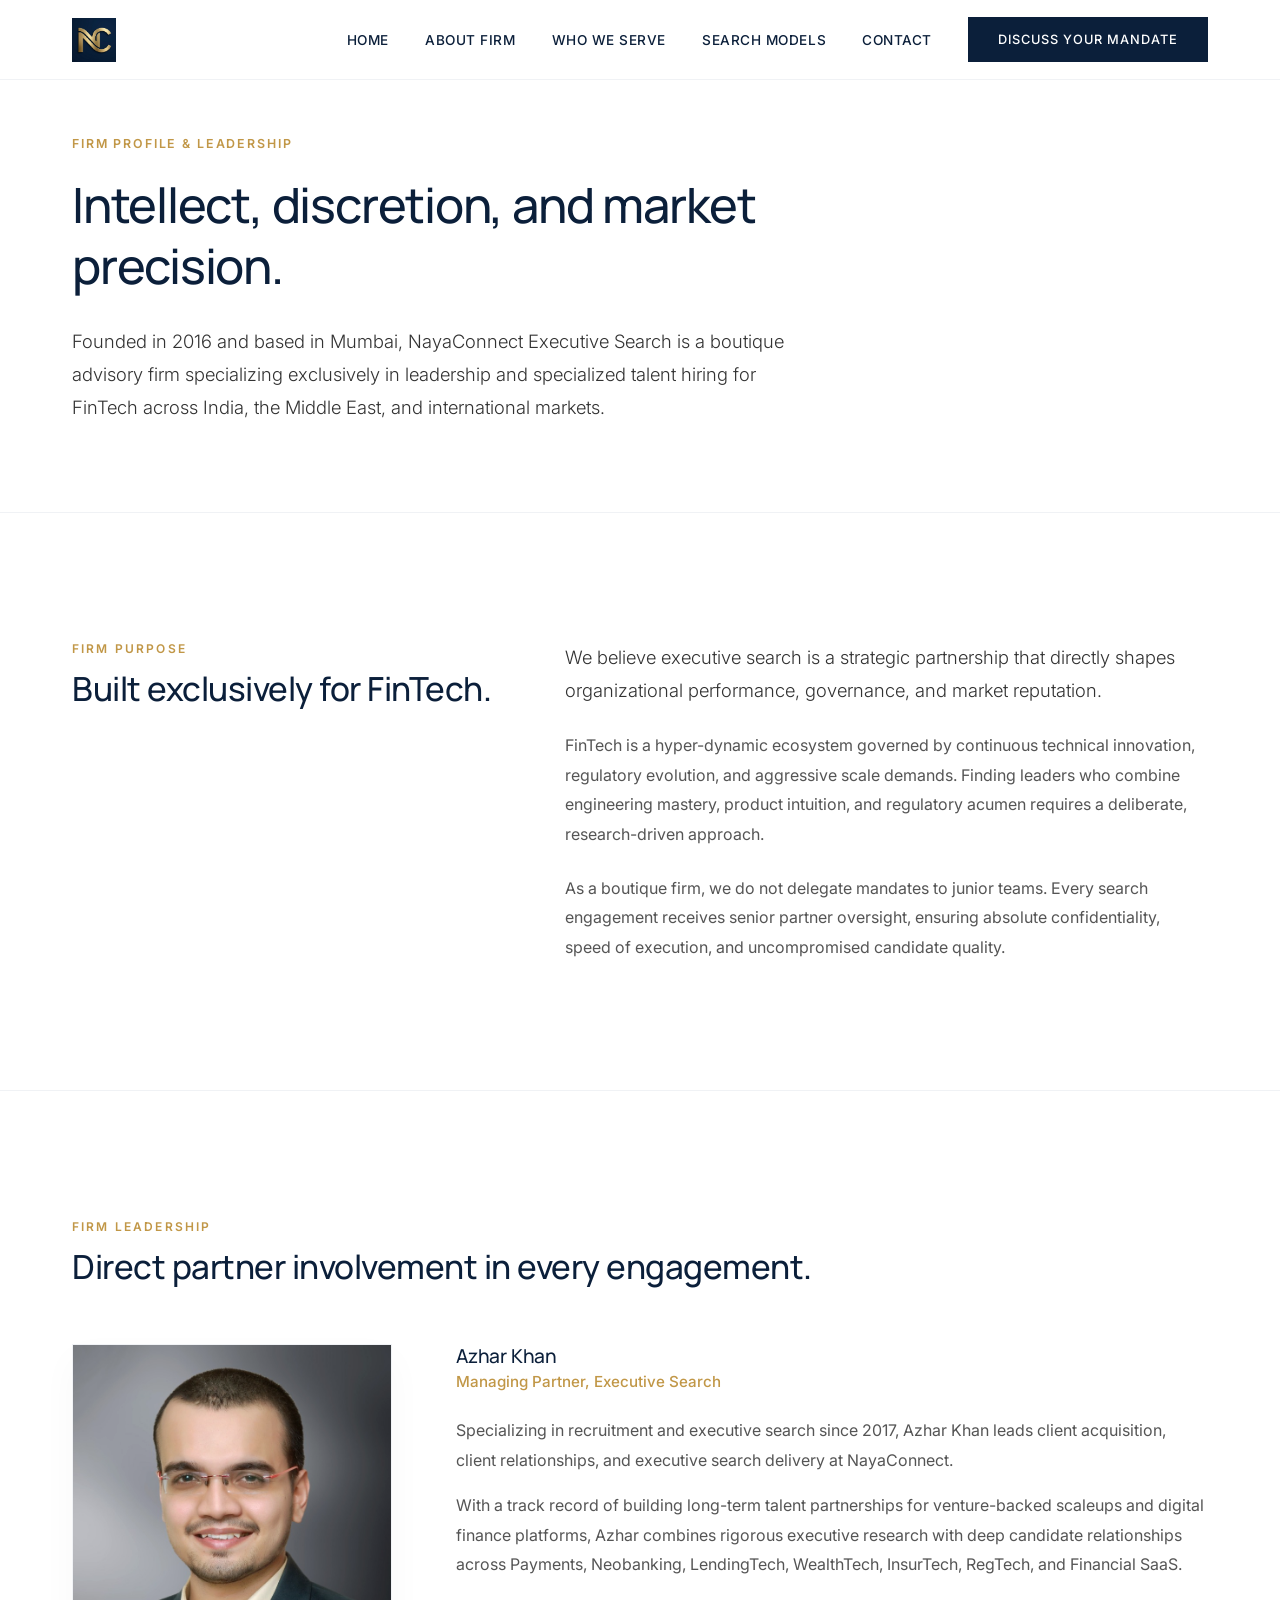
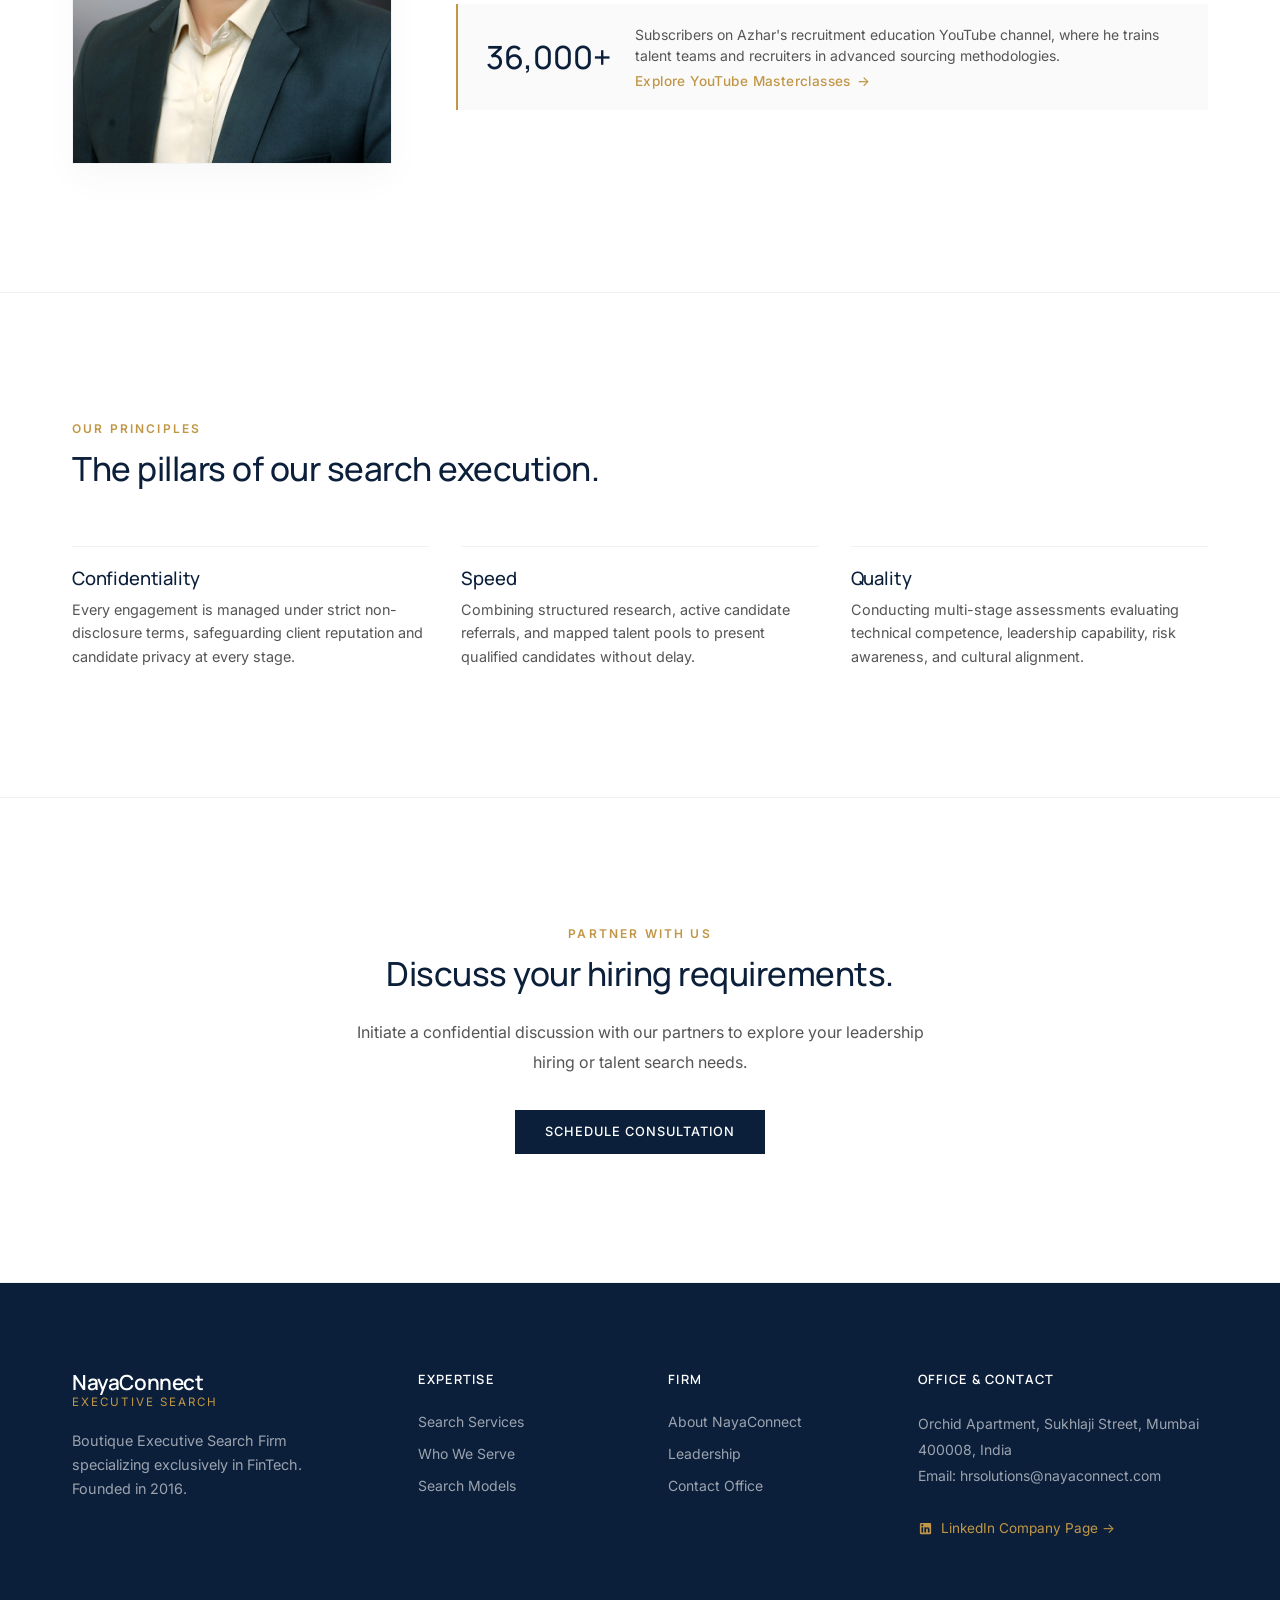
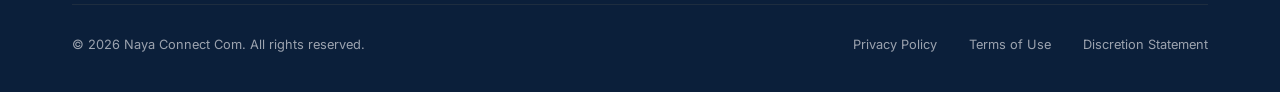
==== about.html @ 0c761cf8 "Repositioned website exclusively to FinTech across all functional roles" ====
<!DOCTYPE html>
<html lang="en">
<head>
  <meta charset="UTF-8">
  <meta name="viewport" content="width=device-width, initial-scale=1.0">
  <title>About NayaConnect | Executive Search Advisory & Leadership</title>
  <meta name="description" content="Learn about NayaConnect Executive Search, founded in 2016 in Mumbai. Meet Managing Partner Azhar Khan and explore our core values of Confidentiality, Speed, and Quality.">
  
  <!-- OpenGraph Metadata -->
  <meta property="og:title" content="About NayaConnect Executive Search | Firm Leadership">
  <meta property="og:description" content="Boutique executive search firm specializing exclusively in FinTech across India and the Middle East. Founded 2016 in Mumbai. Managing Partner: Azhar Khan.">
  <meta property="og:image" content="assets/logo.png">
  <meta property="og:type" content="website">

  <!-- Schema.org JSON-LD Structured Data -->
  <script type="application/ld+json">
  {
    "@context": "https://schema.org",
    "@type": "ExecutiveSearch",
    "name": "NayaConnect Executive Search",
    "legalName": "Naya Connect Com",
    "url": "https://www.nayaconnect.com",
    "logo": "https://www.nayaconnect.com/assets/logo.png",
    "foundingDate": "2016",
    "founder": {
      "@type": "Person",
      "name": "Azhar Khan",
      "jobTitle": "Managing Partner",
      "sameAs": "https://www.youtube.com/c/recruitwithazhar"
    },
    "address": {
      "@type": "PostalAddress",
      "streetAddress": "Orchid Apartment, Sukhlaji Street",
      "addressLocality": "Mumbai",
      "postalCode": "400008",
      "addressCountry": "IN"
    },
    "email": "hrsolutions@nayaconnect.com",
    "description": "Boutique executive search firm specializing exclusively in FinTech leadership hiring across India, the Middle East, and international markets."
  }
  </script>

  <link rel="canonical" href="https://www.nayaconnect.com/about.html">
  <link rel="stylesheet" href="index.css">
  <link rel="icon" type="image/png" href="assets/logo.png">
  <style>
    .leader-profile-grid {
      display: grid;
      grid-template-columns: 320px 1fr;
      gap: 4rem;
      align-items: start;
      margin-top: 3.5rem;
    }
    .leader-photo-box {
      width: 100%;
      height: 420px;
      background-color: #FAFAFA;
      border: 1px solid var(--color-border);
      display: flex;
      flex-direction: column;
      align-items: center;
      justify-content: center;
      overflow: hidden;
      position: relative;
      box-shadow: 0 15px 35px rgba(0, 0, 0, 0.03);
    }
    .leader-photo-img {
      width: 100%;
      height: 100%;
      object-fit: cover;
      object-position: center 15%;
      filter: contrast(1.02) saturate(0.92);
      transition: transform 0.6s var(--transition-smooth);
    }
    .leader-photo-box:hover .leader-photo-img {
      transform: scale(1.03);
    }
    .leader-photo-placeholder {
      color: var(--color-text-subtle);
      text-align: center;
      padding: 1.5rem;
      font-size: 0.875rem;
    }
    .stats-callout {
      display: inline-flex;
      align-items: center;
      gap: 1.5rem;
      padding: 1.25rem 1.75rem;
      background-color: #FAFAFA;
      border-left: 2px solid var(--color-accent);
      margin-top: 1.5rem;
    }
    .stats-num {
      font-family: var(--font-headings);
      font-size: 2rem;
      font-weight: 500;
      color: var(--color-primary);
    }
    .stats-label {
      font-size: 0.875rem;
      color: var(--color-text-muted);
      line-height: 1.4;
    }
    @media (max-width: 900px) {
      .leader-profile-grid {
        grid-template-columns: 1fr;
        gap: 2rem;
      }
      .leader-photo-box {
        height: 300px;
      }
    }
  </style>
</head>
<body>

  <!-- Header Navigation -->
  <header class="header" id="header">
    <div class="container">
      <a href="index.html" class="logo-link" id="nav-logo-link">
        <img src="assets/logo.png" alt="NayaConnect Executive Search Logo" class="logo-img">
      </a>
      
      <button class="nav-toggle" id="nav-toggle" aria-label="Toggle Menu">
        <span></span>
        <span></span>
        <span></span>
      </button>

      <nav class="nav-menu" id="nav-menu">
        <button class="mobile-menu-close" id="mobile-menu-close" aria-label="Close Menu">&times;</button>
        <li class="nav-item"><a href="index.html">Home</a></li>
        <li class="nav-item active"><a href="about.html">About Firm</a></li>
        <li class="nav-item"><a href="industries.html">Who We Serve</a></li>
        <li class="nav-item"><a href="executive-search.html">Search Models</a></li>
        <li class="nav-item"><a href="contact.html">Contact</a></li>
        <a href="contact.html" class="btn btn-primary header-cta">Discuss Your Mandate</a>
      </nav>
    </div>
  </header>

  <!-- Page Hero -->
  <section class="hero subpage-hero" id="about-hero">
    <div class="container">
      <div class="hero-content fade-in-up">
        <span class="hero-tagline">Firm Profile & Leadership</span>
        <h1 class="hero-title">Intellect, discretion, and market precision.</h1>
        <p class="lead hero-desc">Founded in 2016 and based in Mumbai, NayaConnect Executive Search is a boutique advisory firm specializing exclusively in leadership and specialized talent hiring for FinTech across India, the Middle East, and international markets.</p>
      </div>
    </div>
  </section>

  <!-- Firm Overview -->
  <section class="philosophy section-padding">
    <div class="container">
      <div class="philosophy-grid">
        <div class="fade-in-up">
          <span class="section-label">Firm Purpose</span>
          <h2 class="section-title">Built exclusively for FinTech.</h2>
        </div>
        <div class="philosophy-desc fade-in-up delay-1">
          <p class="lead">We believe executive search is a strategic partnership that directly shapes organizational performance, governance, and market reputation.</p>
          <p>FinTech is a hyper-dynamic ecosystem governed by continuous technical innovation, regulatory evolution, and aggressive scale demands. Finding leaders who combine engineering mastery, product intuition, and regulatory acumen requires a deliberate, research-driven approach.</p>
          <p>As a boutique firm, we do not delegate mandates to junior teams. Every search engagement receives senior partner oversight, ensuring absolute confidentiality, speed of execution, and uncompromised candidate quality.</p>
        </div>
      </div>
    </div>
  </section>

  <!-- Managing Partner Feature -->
  <section class="section-padding" id="leadership">
    <div class="container">
      <div class="section-header fade-in-up">
        <span class="section-label">Firm Leadership</span>
        <h2 class="section-title">Direct partner involvement in every engagement.</h2>
      </div>

      <div class="leader-profile-grid fade-in-up delay-1">
        <div class="leader-photo-box">
          <img src="assets/azhar_khan.jpg" alt="Azhar Khan - Managing Partner, NayaConnect Executive Search" class="leader-photo-img" onerror="this.style.display='none'; this.nextElementSibling.style.display='block';">
          <div class="leader-photo-placeholder" style="display: none;">
            <strong>Azhar Khan</strong><br>
            <span style="font-size: 0.8rem; color: var(--color-accent);">Managing Partner</span><br><br>
            <span style="font-size: 0.75rem; color: #888;">[ Place headshot at assets/azhar_khan.jpg ]</span>
          </div>
        </div>

        <div class="leader-info">
          <h3>Azhar Khan</h3>
          <p style="color: var(--color-accent); font-weight: 500; font-size: 0.95rem; margin-bottom: 1.25rem;">Managing Partner, Executive Search</p>
          
          <p>Specializing in recruitment and executive search since 2017, Azhar Khan leads client acquisition, client relationships, and executive search delivery at NayaConnect.</p>
          <p style="margin-top: 1rem;">With a track record of building long-term talent partnerships for venture-backed scaleups and digital finance platforms, Azhar combines rigorous executive research with deep candidate relationships across Payments, Neobanking, LendingTech, WealthTech, InsurTech, RegTech, and Financial SaaS.</p>

          <div class="stats-callout">
            <div>
              <span class="stats-num">36,000+</span>
            </div>
            <div>
              <span class="stats-label">Subscribers on Azhar's recruitment education YouTube channel, where he trains talent teams and recruiters in advanced sourcing methodologies.</span>
              <a href="https://www.youtube.com/c/recruitwithazhar" target="_blank" rel="noopener" class="btn-text" style="display: inline-flex; margin-top: 0.5rem; font-size: 0.85rem;">Explore YouTube Masterclasses</a>
            </div>
          </div>
        </div>
      </div>
    </div>
  </section>

  <!-- Core Pillars -->
  <section class="section-padding" id="pillars">
    <div class="container">
      <div class="section-header fade-in-up">
        <span class="section-label">Our Principles</span>
        <h2 class="section-title">The pillars of our search execution.</h2>
      </div>

      <div class="roles-grid fade-in-up delay-1">
        <div class="role-item">
          <h3 class="role-title">Confidentiality</h3>
          <p class="role-desc">Every engagement is managed under strict non-disclosure terms, safeguarding client reputation and candidate privacy at every stage.</p>
        </div>
        <div class="role-item">
          <h3 class="role-title">Speed</h3>
          <p class="role-desc">Combining structured research, active candidate referrals, and mapped talent pools to present qualified candidates without delay.</p>
        </div>
        <div class="role-item">
          <h3 class="role-title">Quality</h3>
          <p class="role-desc">Conducting multi-stage assessments evaluating technical competence, leadership capability, risk awareness, and cultural alignment.</p>
        </div>
      </div>
    </div>
  </section>

  <!-- Contact CTA -->
  <section class="section-padding text-center">
    <div class="container fade-in-up">
      <span class="section-label">Partner With Us</span>
      <h2 style="margin-bottom: 1.5rem;">Discuss your hiring requirements.</h2>
      <p style="max-width: 600px; margin: 0 auto 2rem auto;">Initiate a confidential discussion with our partners to explore your leadership hiring or talent search needs.</p>
      <a href="contact.html" class="btn btn-primary">Schedule Consultation</a>
    </div>
  </section>

  <!-- Footer -->
  <footer class="footer">
    <div class="container">
      <div class="footer-top">
        <div class="footer-brand">
          <div class="footer-wordmark">
            <span class="footer-wordmark-name">NayaConnect</span>
            <span class="footer-wordmark-sub">Executive Search</span>
          </div>
          <p class="footer-tagline">Boutique Executive Search Firm specializing exclusively in FinTech. Founded in 2016.</p>
        </div>
        <div class="footer-links-col">
          <h4>Expertise</h4>
          <ul class="footer-links">
            <li><a href="executive-search.html">Search Services</a></li>
            <li><a href="industries.html">Who We Serve</a></li>
            <li><a href="executive-search.html">Search Models</a></li>
          </ul>
        </div>
        <div class="footer-links-col">
          <h4>Firm</h4>
          <ul class="footer-links">
            <li><a href="about.html">About NayaConnect</a></li>
            <li><a href="about.html#leadership">Leadership</a></li>
            <li><a href="contact.html">Contact Office</a></li>
          </ul>
        </div>
        <div class="footer-subscribe-col">
          <h4>Office & Contact</h4>
          <p class="footer-subscribe-desc">Orchid Apartment, Sukhlaji Street, Mumbai 400008, India<br>Email: hrsolutions@nayaconnect.com</p>
          <a href="https://www.linkedin.com/company/nayaconnect.com/" target="_blank" rel="noopener" class="footer-social-link" style="display: inline-flex; align-items: center; gap: 0.5rem; color: var(--color-accent); font-size: 0.85rem; margin-top: 0.75rem; text-decoration: none;">
            <svg width="15" height="15" viewBox="0 0 24 24" fill="currentColor"><path d="M19 3a2 2 0 0 1 2 2v14a2 2 0 0 1-2 2H5a2 2 0 0 1-2-2V5a2 2 0 0 1 2-2h14m-.5 15.5v-5.3a3.26 3.26 0 0 0-3.26-3.26c-.85 0-1.84.52-2.28 1.3v-1.11h-2.79v8.37h2.79v-4.93c0-.77.62-1.4 1.39-1.4a1.4 1.4 0 0 1 1.4 1.4v4.93h2.75M6.88 8.56a1.68 1.68 0 0 0 1.68-1.68c0-.93-.75-1.69-1.68-1.69a1.69 1.69 0 0 0-1.69 1.69c0 .93.76 1.68 1.69 1.68m1.39 9.94v-8.37H5.5v8.37h2.77z"/></svg>
            LinkedIn Company Page &rarr;
          </a>
        </div>
      </div>
      
      <div class="footer-bottom">
        <span class="copyright">&copy; 2026 Naya Connect Com. All rights reserved.</span>
        <div class="footer-legal-links">
          <a href="privacy-policy.html">Privacy Policy</a>
          <a href="terms-of-use.html">Terms of Use</a>
          <a href="discretion-statement.html">Discretion Statement</a>
        </div>
      </div>
    </div>
  </footer>

  <!-- Confidential Mandate Modal Drawer -->
  <div class="modal-overlay" id="modal-overlay"></div>
  <div class="modal-drawer" id="modal-drawer">
    <button class="modal-close-btn" id="modal-close-btn" aria-label="Close modal">&times;</button>
    <span class="section-label">Confidential Mandate Inquiry</span>
    <h3 style="font-size: 1.5rem; margin-bottom: 0.75rem; color: var(--color-primary);">Discuss Your Hiring Needs</h3>
    <p style="font-size: 0.9rem; color: var(--color-text-muted); margin-bottom: 2rem;">Inquiries are routed directly to Managing Partner Azhar Khan under non-disclosure terms.</p>
    
    <form id="modal-inquiry-form">
      <div class="form-group">
        <label for="modal-name" class="form-label">Full Name</label>
        <input type="text" id="modal-name" name="name" class="form-control" placeholder="e.g. Alexander Vance" required>
      </div>
      <div class="form-group">
        <label for="modal-email" class="form-label">Corporate Email</label>
        <input type="email" id="modal-email" name="email" class="form-control" placeholder="e.g. alexander@vancebank.com" required>
      </div>
      <div class="form-group">
        <label for="modal-org" class="form-label">Organization</label>
        <input type="text" id="modal-org" name="org" class="form-control" placeholder="e.g. Vance Capital" required>
      </div>
      <div class="form-group">
        <label for="modal-sector" class="form-label">Sector of Interest</label>
        <select id="modal-sector" name="sector" class="form-control" required>
          <option value="" disabled selected>Select financial sector...</option>
          <option value="banking">Banks</option>
          <option value="nbfc">NBFCs</option>
          <option value="fintech">FinTechs</option>
          <option value="wealth">Wealth Management Firms</option>
          <option value="asset">Asset Managers</option>
          <option value="insurance">Insurance Companies</option>
          <option value="investment">Investment Firms</option>
        </select>
      </div>
      <div class="form-group">
        <label for="modal-message" class="form-label">Mandate Outline</label>
        <textarea id="modal-message" name="message" class="form-control" placeholder="Describe the leadership search mandate or advisory request..." required></textarea>
      </div>
      <button type="submit" class="btn btn-primary" style="width: 100%; border: none;">Submit Confidential Inquiry</button>
      <p class="privacy-notice">&bull; All communications are protected under partner-level confidentiality.</p>
    </form>
  </div>

  <script src="index.js"></script>
</body>
</html>
---- index.css ----
@import url('https://fonts.googleapis.com/css2?family=Inter:wght@300;400;500;600&family=Manrope:wght@400;500;600&display=swap');

/* Reset and Core Variables */
html, body {
  overflow-x: hidden;
  width: 100%;
  max-width: 100%;
}

* {
  box-sizing: border-box;
}

a {
  overflow-wrap: break-word;
}

:root {
  --color-primary: #0B1F3A;
  --color-accent: #C19747;
  --color-accent-hover: #A77A2F;
  --color-bg: #FFFFFF;
  --color-text: #1C1C1C;
  --color-text-muted: #555555;
  --color-text-subtle: #777777;
  --color-border: #F0F2F5;
  --color-border-dark: #1E2D3F;
  
  --font-headings: 'Manrope', sans-serif;
  --font-body: 'Inter', sans-serif;
  
  --spacing-xs: 0.5rem;
  --spacing-sm: 1rem;
  --spacing-md: 1.75rem;
  --spacing-lg: 3rem;
  --spacing-xl: 5.5rem;
  --spacing-xxl: 8rem;
  
  --max-width: 1200px;
  --header-height: 80px;
  --header-height-scrolled: 70px;
  
  --transition-smooth: cubic-bezier(0.16, 1, 0.3, 1);
  --transition-duration: 0.4s;
}

* {
  box-sizing: border-box;
  margin: 0;
  padding: 0;
}

html {
  scroll-behavior: smooth;
  font-size: 16px;
  background-color: var(--color-bg);
  color: var(--color-text);
  font-family: var(--font-body);
  -webkit-font-smoothing: antialiased;
}

body {
  overflow-x: hidden;
}

/* Base Typography - Editorial Medium Weights */
h1, h2, h3, h4, h5, h6 {
  font-family: var(--font-headings);
  font-weight: 500;
  line-height: 1.25;
  color: var(--color-primary);
}

h1 {
  font-size: clamp(2.2rem, 3.8vw, 3.25rem);
  letter-spacing: -0.025em;
  font-weight: 500;
}

h2 {
  font-size: clamp(1.75rem, 2.6vw, 2.3rem);
  letter-spacing: -0.015em;
  font-weight: 500;
}

h3 {
  font-size: clamp(1.2rem, 1.5vw, 1.45rem);
  letter-spacing: -0.01em;
  font-weight: 500;
}

p {
  font-size: clamp(1rem, 1.05vw, 1.1rem);
  line-height: 1.85;
  color: var(--color-text-muted);
}

p.lead {
  font-size: clamp(1.15rem, 1.35vw, 1.3rem);
  font-weight: 300;
  line-height: 1.8;
  color: #333333;
}

a {
  color: inherit;
  text-decoration: none;
  transition: all 0.3s var(--transition-smooth);
}

/* Layout Utilities */
.container {
  width: 100%;
  max-width: var(--max-width);
  margin: 0 auto;
  padding: 0 2rem;
}

.section-padding {
  padding: var(--spacing-xxl) 0;
  border-bottom: 1px solid var(--color-border);
}

@media (max-width: 768px) {
  .container {
    padding: 0 1.25rem;
  }
  .section-padding {
    padding: var(--spacing-xl) 0;
  }
}

/* Sticky Navigation */
.header {
  position: fixed;
  top: 0;
  left: 0;
  width: 100%;
  z-index: 1000;
  height: var(--header-height);
  background-color: rgba(255, 255, 255, 0.96);
  border-bottom: 1px solid var(--color-border);
  transition: all var(--transition-duration) var(--transition-smooth);
  backdrop-filter: blur(10px);
  display: flex;
  align-items: center;
}

.header.scrolled {
  height: var(--header-height-scrolled);
  background-color: rgba(255, 255, 255, 0.98);
  box-shadow: 0 2px 20px rgba(0, 0, 0, 0.02);
}

.header .container {
  display: flex;
  justify-content: space-between;
  align-items: center;
}

.logo-link {
  display: flex;
  align-items: center;
}

.logo-img {
  height: 44px;
  width: auto;
  object-fit: contain;
  transition: height var(--transition-duration) var(--transition-smooth);
}

.header.scrolled .logo-img {
  height: 36px;
}

.nav-menu {
  display: flex;
  align-items: center;
  list-style: none;
  gap: 2.25rem;
}

.nav-item a {
  font-family: var(--font-body);
  font-size: 0.85rem;
  font-weight: 500;
  letter-spacing: 0.04em;
  color: var(--color-primary);
  text-transform: uppercase;
  position: relative;
  padding: 0.4rem 0;
}

.nav-item a::after {
  content: '';
  position: absolute;
  bottom: 0;
  left: 0;
  width: 0;
  height: 1px;
  background-color: var(--color-accent);
  transition: width 0.3s var(--transition-smooth);
}

.nav-item a:hover::after,
.nav-item.active a::after {
  width: 100%;
}

.nav-item a:hover {
  color: var(--color-accent);
}

/* Buttons */
.btn {
  display: inline-flex;
  align-items: center;
  justify-content: center;
  padding: 0.85rem 1.8rem;
  font-family: var(--font-body);
  font-size: 0.8rem;
  font-weight: 500;
  letter-spacing: 0.08em;
  text-transform: uppercase;
  transition: all 0.3s var(--transition-smooth);
  cursor: pointer;
  border-radius: 0;
}

.btn-primary {
  background-color: var(--color-primary);
  color: #FFFFFF;
  border: 1px solid var(--color-primary);
}

.btn-primary:hover {
  background-color: var(--color-accent);
  border-color: var(--color-accent);
  color: #FFFFFF;
}

.btn-outline {
  background-color: transparent;
  color: var(--color-primary);
  border: 1px solid #D0D5DD;
}

.btn-outline:hover {
  border-color: var(--color-primary);
  color: var(--color-primary);
  background-color: rgba(11, 31, 58, 0.02);
}

.btn-text {
  padding: 0;
  background: none;
  border: none;
  color: var(--color-accent);
  display: inline-flex;
  align-items: center;
  gap: 0.4rem;
  font-size: 0.875rem;
  font-weight: 500;
  letter-spacing: 0.03em;
}

.btn-text::after {
  content: '→';
  transition: transform 0.3s var(--transition-smooth);
}

.btn-text:hover::after {
  transform: translateX(4px);
}

/* Mobile Toggle */
.nav-toggle {
  display: none;
  background: none;
  border: none;
  cursor: pointer;
  padding: 0.5rem;
  z-index: 1200;
}

.nav-toggle span {
  display: block;
  width: 22px;
  height: 2px;
  background-color: var(--color-primary);
  margin: 5px 0;
  transition: all 0.3s var(--transition-smooth);
}

.nav-toggle.active span {
  background-color: #FFFFFF;
}

.mobile-menu-close {
  display: none !important;
}

@media (max-width: 1024px) {
  .nav-toggle {
    display: block;
  }
  
  .nav-menu {
    position: fixed;
    top: 0;
    right: -100%;
    width: 88%;
    max-width: 340px;
    height: 100vh;
    background-color: var(--color-primary);
    flex-direction: column;
    justify-content: flex-start;
    align-items: flex-start;
    padding: 5rem 2rem 2.5rem 2rem;
    box-shadow: -15px 0 40px rgba(0, 0, 0, 0.3);
    transition: right 0.4s var(--transition-smooth);
    z-index: 1050;
    gap: 0;
    list-style: none;
    margin: 0;
  }
  
  .nav-menu.active {
    right: 0;
  }

  .nav-item {
    width: 100%;
    list-style: none;
    margin: 0;
    padding: 0;
    border-bottom: 1px solid rgba(255, 255, 255, 0.08);
  }

  .nav-item a {
    font-size: 0.925rem;
    font-weight: 500;
    white-space: nowrap;
    display: block;
    width: 100%;
    text-align: left;
    padding: 1.1rem 0;
    color: #FFFFFF;
    letter-spacing: 0.06em;
  }

  .nav-item a:hover,
  .nav-item.active a {
    color: var(--color-accent);
  }

  .header-cta {
    width: 100%;
    text-align: center;
    margin-top: 2rem;
    white-space: nowrap;
    background-color: var(--color-accent);
    border-color: var(--color-accent);
    color: #FFFFFF;
  }
}

@media (max-width: 768px) {
  .hero-desc, .contact-text, .lead {
    font-size: 0.95rem !important;
    line-height: 1.65 !important;
    max-width: 100% !important;
  }
  
  .office-card {
    padding: 1.25rem 1rem !important;
    margin-bottom: 1.25rem !important;
    border: 1px solid var(--color-border);
    background-color: #FAFAFA;
  }

  .contact-details {
    gap: 1.25rem !important;
    margin-bottom: 2rem;
  }

  .contact-detail-val {
    font-size: 0.95rem !important;
  }
}

@media (max-width: 600px) {
  .header .header-cta {
    display: none;
  }
}

/* Hero Section - Pure Typographic Editorial */
.hero {
  position: relative;
  min-height: 72vh;
  padding-top: calc(var(--header-height) + 5rem);
  padding-bottom: 5rem;
  display: flex;
  align-items: center;
  background-color: var(--color-bg);
  border-bottom: 1px solid var(--color-border);
}

.hero-content {
  max-width: 840px;
}

.subpage-hero {
  min-height: auto;
  padding-top: calc(var(--header-height) + 3.5rem);
  padding-bottom: 3rem;
}

@media (max-width: 768px) {
  .hero {
    min-height: auto;
    padding-top: calc(var(--header-height) + 2.5rem);
    padding-bottom: 3.5rem;
  }
  .subpage-hero {
    padding-top: calc(var(--header-height) + 1.75rem);
    padding-bottom: 2rem;
  }
  .hero-title {
    font-size: 2.15rem;
    line-height: 1.25;
  }
  .section-padding {
    padding: 3.5rem 0;
  }
}

.hero-tagline {
  font-family: var(--font-body);
  font-size: 0.775rem;
  font-weight: 600;
  text-transform: uppercase;
  color: var(--color-accent);
  letter-spacing: 0.15em;
  margin-bottom: 1.5rem;
  display: block;
}

.hero-title {
  margin-bottom: 1.75rem;
  color: var(--color-primary);
}

.hero-desc {
  margin-bottom: 2.5rem;
  max-width: 740px;
}

.hero-actions {
  display: flex;
  gap: 1.25rem;
  align-items: center;
}

/* Section Header (Clean Minimalist) */
.section-header {
  max-width: 760px;
  margin-bottom: 3.5rem;
}

.section-label {
  font-family: var(--font-body);
  font-size: 0.75rem;
  font-weight: 600;
  text-transform: uppercase;
  color: var(--color-accent);
  letter-spacing: 0.18em;
  margin-bottom: 0.75rem;
  display: block;
}

.section-title {
  color: var(--color-primary);
}

/* Philosophy Section */
.philosophy {
  background-color: var(--color-bg);
}

.philosophy-grid {
  display: grid;
  grid-template-columns: 0.8fr 1.2fr;
  gap: 4rem;
  align-items: start;
}

.philosophy-desc p {
  margin-bottom: 1.5rem;
}

.philosophy-desc p:last-child {
  margin-bottom: 0;
}

@media (max-width: 900px) {
  .philosophy-grid {
    grid-template-columns: 1fr;
    gap: 2rem;
  }
}

/* Sectors We Serve - Open Editorial List */
.industries {
  background-color: var(--color-bg);
}

.editorial-list {
  display: flex;
  flex-direction: column;
  border-top: 1px solid var(--color-border);
}

.editorial-item {
  display: grid;
  grid-template-columns: 280px 1fr 140px;
  gap: 2rem;
  align-items: baseline;
  padding: 2rem 0;
  border-bottom: 1px solid var(--color-border);
  transition: background-color 0.3s var(--transition-smooth);
}

.editorial-title {
  font-family: var(--font-headings);
  font-size: 1.25rem;
  font-weight: 500;
  color: var(--color-primary);
  transition: color 0.3s var(--transition-smooth);
}

.editorial-desc {
  font-size: 0.95rem;
  color: var(--color-text-muted);
  line-height: 1.7;
}

.editorial-link {
  text-align: right;
}

.editorial-item:hover .editorial-title {
  color: var(--color-accent);
}

@media (max-width: 900px) {
  .editorial-item {
    grid-template-columns: 1fr;
    gap: 0.75rem;
    padding: 1.75rem 0;
  }
  .editorial-link {
    text-align: left;
    margin-top: 0.5rem;
  }
}

/* Search Models & Roles */
.roles {
  background-color: var(--color-bg);
}

.models-grid {
  display: grid;
  grid-template-columns: 1fr 1fr;
  gap: 4rem;
  padding-bottom: 4rem;
  margin-bottom: 4rem;
  border-bottom: 1px solid var(--color-border);
}

.model-card h3 {
  margin-bottom: 0.75rem;
}

.model-card p {
  font-size: 0.95rem;
  line-height: 1.7;
}

.roles-grid {
  display: grid;
  grid-template-columns: repeat(3, 1fr);
  gap: 2.5rem 2rem;
}

.role-item {
  border-top: 1px solid var(--color-border);
  padding-top: 1.25rem;
}

.role-title {
  font-family: var(--font-headings);
  font-size: 1.15rem;
  font-weight: 500;
  color: var(--color-primary);
  margin-bottom: 0.5rem;
}

.role-desc {
  font-size: 0.9rem;
  color: var(--color-text-muted);
  line-height: 1.65;
}

@media (max-width: 900px) {
  .models-grid {
    grid-template-columns: 1fr;
    gap: 2rem;
    padding-bottom: 3rem;
    margin-bottom: 3rem;
  }
  .roles-grid {
    grid-template-columns: 1fr 1fr;
  }
}

@media (max-width: 580px) {
  .roles-grid {
    grid-template-columns: 1fr;
  }
}

/* Insights Preview Section */
.insights {
  background-color: var(--color-bg);
}

.insights-grid {
  display: grid;
  grid-template-columns: repeat(3, 1fr);
  gap: 3rem;
}

.insight-card {
  display: flex;
  flex-direction: column;
  border-top: 1px solid var(--color-border);
  padding-top: 1.5rem;
}

.insight-meta {
  font-size: 0.75rem;
  font-weight: 600;
  color: var(--color-accent);
  text-transform: uppercase;
  letter-spacing: 0.1em;
  margin-bottom: 0.75rem;
}

.insight-title {
  font-family: var(--font-headings);
  font-size: 1.2rem;
  font-weight: 500;
  color: var(--color-primary);
  margin-bottom: 0.75rem;
  line-height: 1.4;
  transition: color 0.3s;
}

.insight-desc {
  font-size: 0.925rem;
  color: var(--color-text-muted);
  margin-bottom: 1.25rem;
  line-height: 1.65;
  flex-grow: 1;
}

.insight-card a:hover .insight-title {
  color: var(--color-accent);
}

@media (max-width: 900px) {
  .insights-grid {
    grid-template-columns: 1fr;
    gap: 2.5rem;
  }
}

/* Contact Section */
.contact-section {
  background-color: var(--color-bg);
}

.contact-grid {
  display: grid;
  grid-template-columns: 1fr 1.2fr;
  gap: 5rem;
}

.contact-info {
  padding-right: 1rem;
}

.contact-title {
  color: var(--color-primary);
  margin-bottom: 1.25rem;
}

.contact-text {
  margin-bottom: 2.5rem;
}

.contact-details {
  display: flex;
  flex-direction: column;
  gap: 1.75rem;
}

.contact-detail-item {
  display: flex;
  flex-direction: column;
}

.contact-detail-label {
  font-size: 0.725rem;
  text-transform: uppercase;
  color: var(--color-accent);
  font-weight: 600;
  letter-spacing: 0.1em;
  margin-bottom: 0.25rem;
}

.contact-detail-val {
  font-size: 1.05rem;
  font-weight: 500;
  color: var(--color-primary);
}

.contact-form {
  background-color: transparent;
  padding: 0;
  border: none;
  box-shadow: none;
}

.form-group {
  margin-bottom: 1.5rem;
}

.form-label {
  display: block;
  font-size: 0.775rem;
  font-weight: 600;
  text-transform: uppercase;
  color: var(--color-primary);
  margin-bottom: 0.5rem;
  letter-spacing: 0.05em;
}

.form-control {
  width: 100%;
  padding: 0.85rem 0;
  border: none;
  border-bottom: 1px solid #D8DCE0;
  background-color: transparent;
  font-family: var(--font-body);
  font-size: 0.925rem;
  color: var(--color-text);
  transition: border-color 0.3s var(--transition-smooth);
  border-radius: 0;
}

.form-control:focus {
  outline: none;
  border-bottom-color: var(--color-accent);
  background-color: transparent;
}

select.form-control {
  appearance: none;
  background-image: url("data:image/svg+xml;charset=utf-8,%3Csvg xmlns='http://www.w3.org/2000/svg' viewBox='0 0 24 24' fill='none' stroke='%230B1F3A' stroke-width='2' stroke-linecap='round' stroke-linejoin='round'%3E%3Cpath d='M6 9l6 6 6-6'/%3E%3C/svg%3E");
  background-repeat: no-repeat;
  background-position: right 0.2rem center;
  background-size: 0.85rem;
  padding-right: 1.5rem;
}

.sector-role-badge {
  background-color: transparent;
  border: none;
  padding: 0;
  font-size: 0.825rem;
  color: var(--color-accent);
  font-weight: 500;
  display: inline-block;
}

textarea.form-control {
  resize: vertical;
  min-height: 120px;
}

.privacy-notice {
  font-size: 0.75rem;
  color: var(--color-text-subtle);
  line-height: 1.5;
  margin-top: 1.25rem;
}

.form-row {
  display: grid;
  grid-template-columns: 1fr 1fr;
  gap: 1rem;
}

@media (max-width: 580px) {
  .form-row {
    grid-template-columns: 1fr;
    gap: 0;
  }
  .modal-drawer {
    padding: 2.5rem 1.5rem;
  }
}

@media (max-width: 900px) {
  .contact-grid {
    grid-template-columns: 1fr;
    gap: 3rem;
  }
  .contact-info {
    padding-right: 0;
  }
}

/* Footer */
.footer {
  background-color: var(--color-primary);
  color: #FFFFFF;
  padding: var(--spacing-xl) 0 2.5rem 0;
}

.footer-top {
  display: grid;
  grid-template-columns: 1.5fr 1fr 1fr 1.5fr;
  gap: 3.5rem;
  margin-bottom: 4rem;
}

.footer-brand {
  display: flex;
  flex-direction: column;
  gap: 1.25rem;
}

.footer-wordmark {
  display: flex;
  flex-direction: column;
  gap: 0.1rem;
  align-self: flex-start;
}

.footer-wordmark-name {
  font-family: var(--font-headings);
  font-size: 1.3rem;
  font-weight: 600;
  color: #FFFFFF;
  letter-spacing: -0.02em;
  line-height: 1.1;
}

.footer-wordmark-sub {
  font-family: var(--font-body);
  font-size: 0.725rem;
  font-weight: 400;
  color: var(--color-accent);
  text-transform: uppercase;
  letter-spacing: 0.18em;
}

.footer-tagline {
  font-size: 0.9rem;
  color: #9CA3AF;
  line-height: 1.65;
}

.footer-links-col h4 {
  color: #FFFFFF;
  font-size: 0.8rem;
  font-weight: 600;
  text-transform: uppercase;
  letter-spacing: 0.1em;
  margin-bottom: 1.5rem;
}

.footer-links {
  list-style: none;
  display: flex;
  flex-direction: column;
  gap: 0.75rem;
}

.footer-links a {
  font-size: 0.875rem;
  color: #9CA3AF;
}

.footer-links a:hover {
  color: var(--color-accent);
}

.footer-subscribe-col h4 {
  color: #FFFFFF;
  font-size: 0.8rem;
  font-weight: 600;
  text-transform: uppercase;
  letter-spacing: 0.1em;
  margin-bottom: 1.5rem;
}

.footer-subscribe-desc {
  font-size: 0.875rem;
  color: #9CA3AF;
  margin-bottom: 1.25rem;
}

.footer-subscribe-form {
  display: flex;
}

.footer-subscribe-input {
  flex-grow: 1;
  background-color: rgba(255, 255, 255, 0.05);
  border: 1px solid var(--color-border-dark);
  color: #FFFFFF;
  padding: 0.75rem 1rem;
  font-family: var(--font-body);
  font-size: 0.875rem;
}

.footer-subscribe-input:focus {
  outline: none;
  border-color: var(--color-accent);
}

.footer-subscribe-btn {
  background-color: var(--color-accent);
  color: #FFFFFF;
  border: none;
  padding: 0.75rem 1.25rem;
  cursor: pointer;
  font-family: var(--font-body);
  font-size: 0.85rem;
  transition: background-color 0.3s;
}

.footer-subscribe-btn:hover {
  background-color: var(--color-accent-hover);
}

.footer-bottom {
  border-top: 1px solid var(--color-border-dark);
  padding-top: 2rem;
  display: flex;
  justify-content: space-between;
  align-items: center;
  flex-wrap: wrap;
  gap: 1rem;
}

.copyright {
  font-size: 0.8rem;
  color: #9CA3AF;
}

.footer-legal-links {
  display: flex;
  gap: 2rem;
  font-size: 0.8rem;
  color: #9CA3AF;
}

.footer-legal-links a:hover {
  color: var(--color-accent);
}

@media (max-width: 1024px) {
  .footer-top {
    grid-template-columns: 1fr 1fr;
    gap: 2.5rem;
  }
}

@media (max-width: 580px) {
  .footer-top {
    grid-template-columns: 1fr;
  }
  .footer-bottom {
    flex-direction: column;
    align-items: flex-start;
  }
}

/* Subtle Fade In Animations */
.fade-in-up {
  opacity: 0;
  transform: translateY(20px);
  transition: opacity 0.7s var(--transition-smooth), transform 0.7s var(--transition-smooth);
}

.fade-in-up.visible {
  opacity: 1;
  transform: translateY(0);
}

.delay-1 { transition-delay: 0.1s; }
.delay-2 { transition-delay: 0.2s; }
.delay-3 { transition-delay: 0.3s; }

/* Mandate Modal Drawer */
.modal-overlay {
  position: fixed;
  top: 0;
  left: 0;
  width: 100%;
  height: 100%;
  background-color: rgba(11, 31, 58, 0.45);
  backdrop-filter: blur(4px);
  z-index: 2000;
  opacity: 0;
  visibility: hidden;
  transition: opacity 0.4s var(--transition-smooth), visibility 0.4s;
}

.modal-overlay.active {
  opacity: 1;
  visibility: visible;
}

.modal-drawer {
  position: fixed;
  top: 0;
  right: -100%;
  width: 100%;
  max-width: 520px;
  height: 100vh;
  background-color: #FFFFFF;
  z-index: 2050;
  box-shadow: -15px 0 40px rgba(0, 0, 0, 0.12);
  padding: 3rem 2.5rem;
  overflow-y: auto;
  transition: right 0.4s var(--transition-smooth);
}

.modal-drawer.active {
  right: 0;
}

.modal-close-btn {
  position: absolute;
  top: 1.5rem;
  right: 1.75rem;
  background: none;
  border: none;
  font-size: 1.75rem;
  color: var(--color-primary);
  cursor: pointer;
  padding: 0.5rem;
  line-height: 1;
  transition: color 0.3s;
}

.modal-close-btn:hover {
  color: var(--color-accent);
}

/* Utilities */
.text-center {
  text-align: center;
  display: flex;
  flex-direction: column;
  align-items: center;
}

.text-center .section-label {
  margin-left: auto;
  margin-right: auto;
}
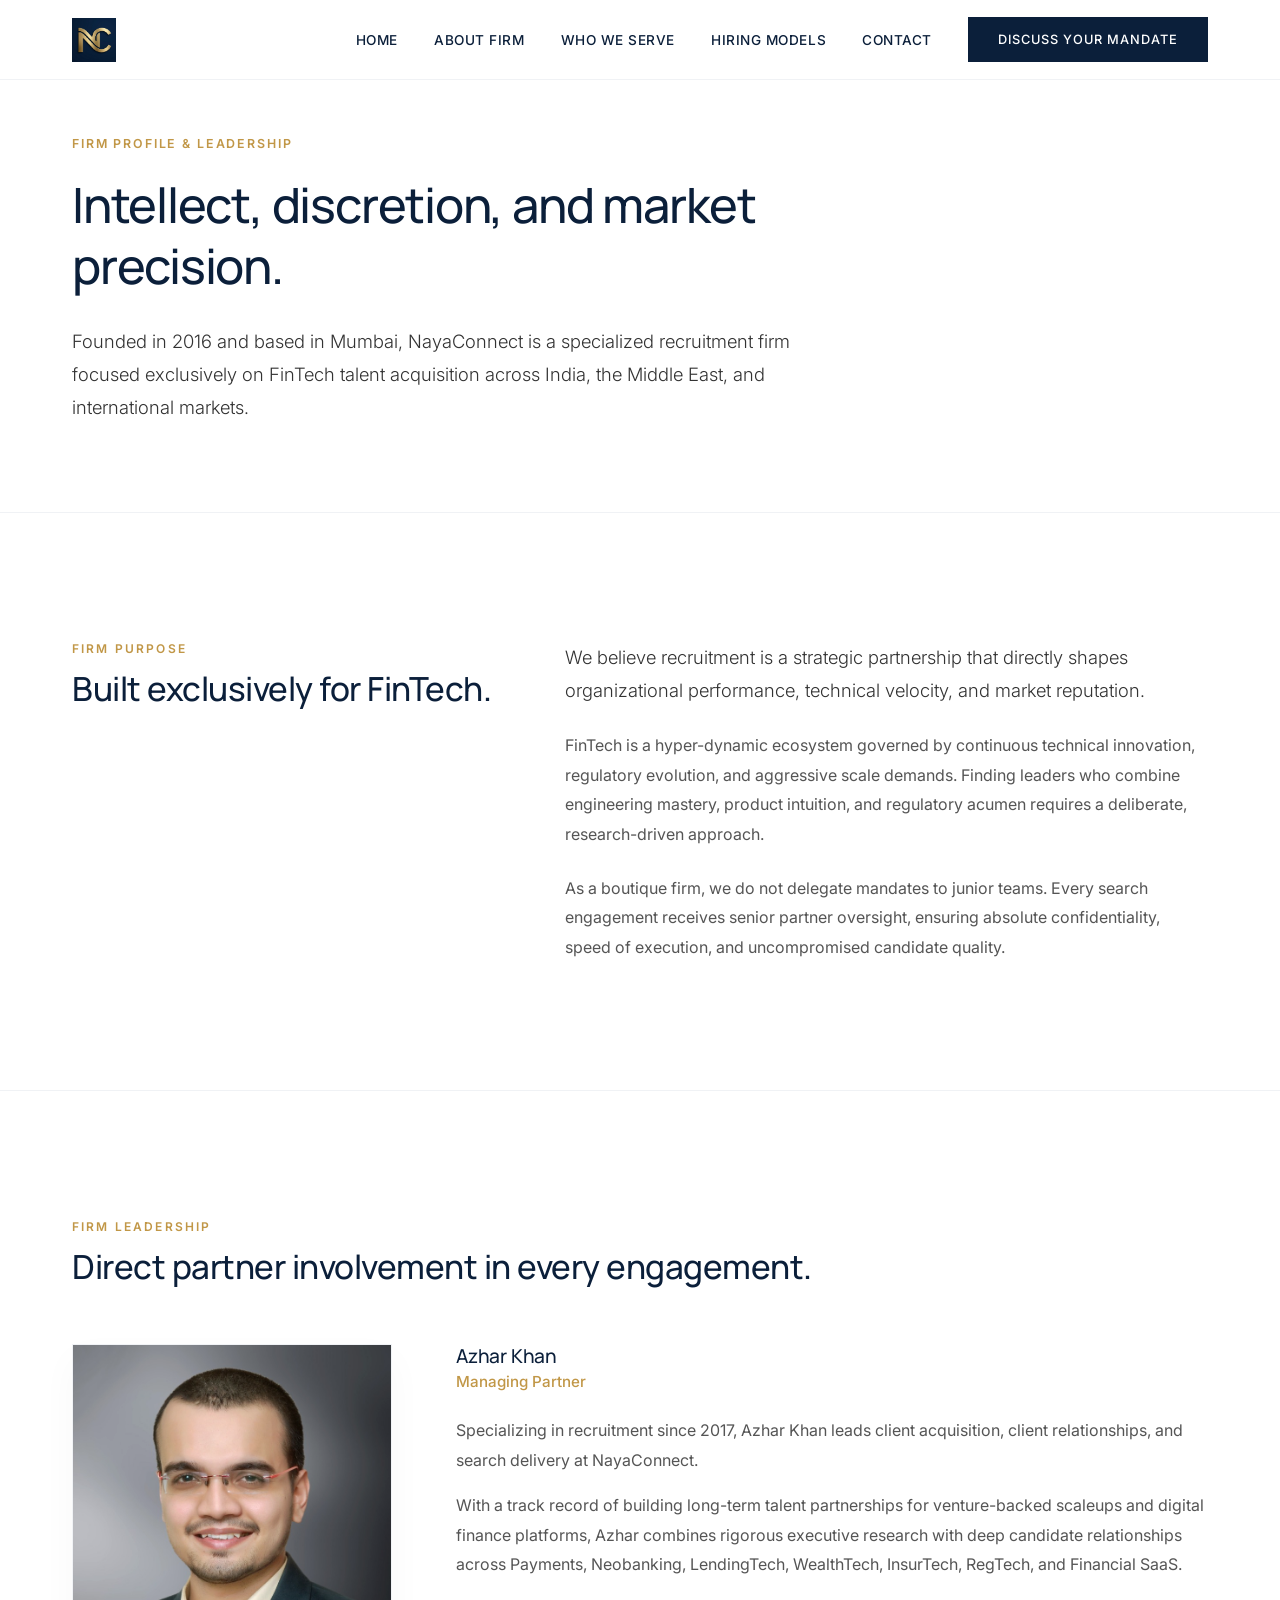
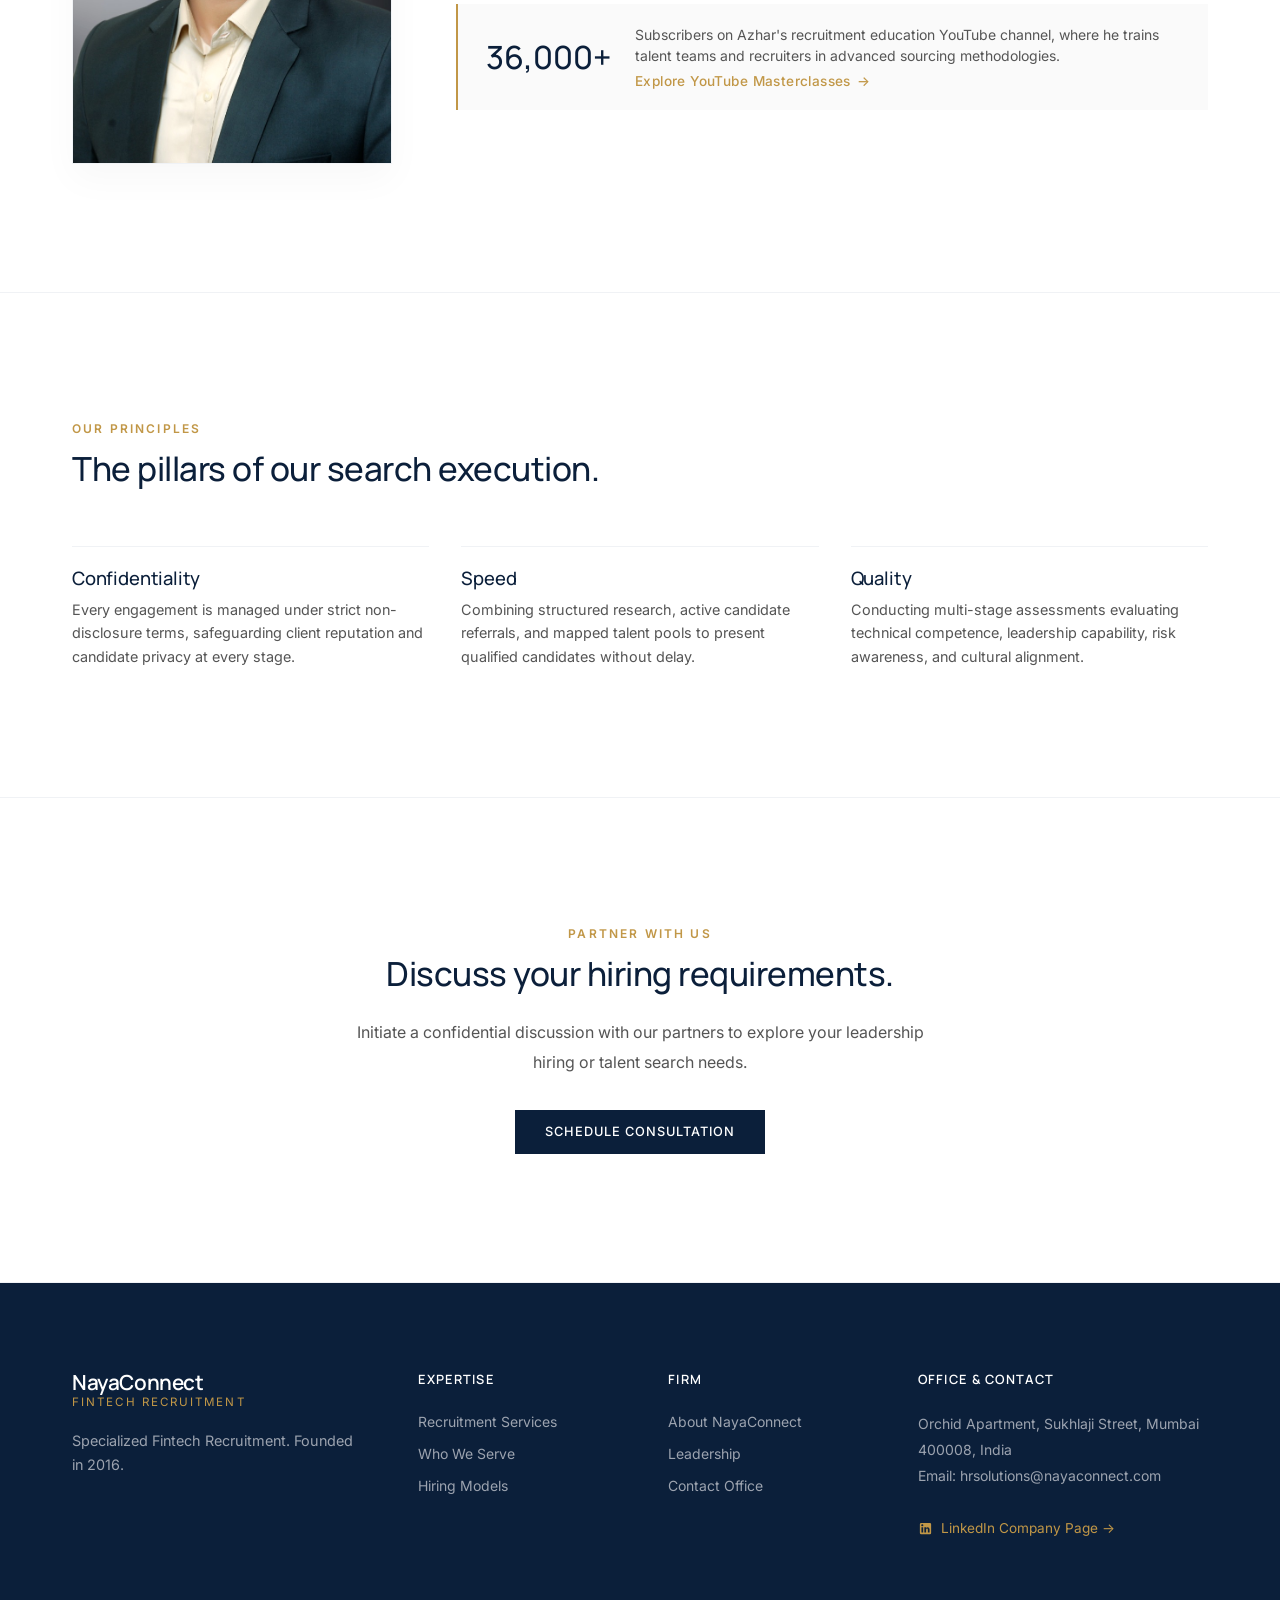
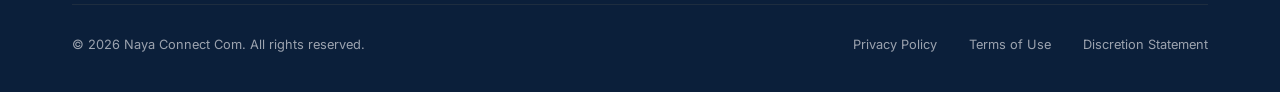
==== commit 7fa760b5: "Updated brand to NayaConnect and slogan to Fintech Recruitment across entire site" ====
--- a/about.html
+++ b/about.html
@@ -3,12 +3,12 @@
 <head>
   <meta charset="UTF-8">
   <meta name="viewport" content="width=device-width, initial-scale=1.0">
-  <title>About NayaConnect | Executive Search Advisory & Leadership</title>
-  <meta name="description" content="Learn about NayaConnect Executive Search, founded in 2016 in Mumbai. Meet Managing Partner Azhar Khan and explore our core values of Confidentiality, Speed, and Quality.">
+  <title>About NayaConnect | Fintech Recruitment</title>
+  <meta name="description" content="Learn about NayaConnect, specialized FinTech recruitment firm founded in 2016 in Mumbai. Meet Managing Partner Azhar Khan.">
   
   <!-- OpenGraph Metadata -->
-  <meta property="og:title" content="About NayaConnect Executive Search | Firm Leadership">
-  <meta property="og:description" content="Boutique executive search firm specializing exclusively in FinTech across India and the Middle East. Founded 2016 in Mumbai. Managing Partner: Azhar Khan.">
+  <meta property="og:title" content="About NayaConnect | Fintech Recruitment">
+  <meta property="og:description" content="Specialized FinTech recruitment firm across India and the Middle East. Founded 2016 in Mumbai. Managing Partner: Azhar Khan.">
   <meta property="og:image" content="assets/logo.png">
   <meta property="og:type" content="website">
 
@@ -17,7 +17,7 @@
   {
     "@context": "https://schema.org",
     "@type": "ExecutiveSearch",
-    "name": "NayaConnect Executive Search",
+    "name": "NayaConnect",
     "legalName": "Naya Connect Com",
     "url": "https://www.nayaconnect.com",
     "logo": "https://www.nayaconnect.com/assets/logo.png",
@@ -36,7 +36,7 @@
       "addressCountry": "IN"
     },
     "email": "hrsolutions@nayaconnect.com",
-    "description": "Boutique executive search firm specializing exclusively in FinTech leadership hiring across India, the Middle East, and international markets."
+    "description": "Specialized recruitment firm focused exclusively on FinTech across India, the Middle East, and international markets."
   }
   </script>
 
@@ -118,7 +118,7 @@
   <header class="header" id="header">
     <div class="container">
       <a href="index.html" class="logo-link" id="nav-logo-link">
-        <img src="assets/logo.png" alt="NayaConnect Executive Search Logo" class="logo-img">
+        <img src="assets/logo.png" alt="NayaConnect - Fintech Recruitment" class="logo-img">
       </a>
       
       <button class="nav-toggle" id="nav-toggle" aria-label="Toggle Menu">
@@ -132,7 +132,7 @@
         <li class="nav-item"><a href="index.html">Home</a></li>
         <li class="nav-item active"><a href="about.html">About Firm</a></li>
         <li class="nav-item"><a href="industries.html">Who We Serve</a></li>
-        <li class="nav-item"><a href="executive-search.html">Search Models</a></li>
+        <li class="nav-item"><a href="executive-search.html">Hiring Models</a></li>
         <li class="nav-item"><a href="contact.html">Contact</a></li>
         <a href="contact.html" class="btn btn-primary header-cta">Discuss Your Mandate</a>
       </nav>
@@ -145,7 +145,7 @@
       <div class="hero-content fade-in-up">
         <span class="hero-tagline">Firm Profile & Leadership</span>
         <h1 class="hero-title">Intellect, discretion, and market precision.</h1>
-        <p class="lead hero-desc">Founded in 2016 and based in Mumbai, NayaConnect Executive Search is a boutique advisory firm specializing exclusively in leadership and specialized talent hiring for FinTech across India, the Middle East, and international markets.</p>
+        <p class="lead hero-desc">Founded in 2016 and based in Mumbai, NayaConnect is a specialized recruitment firm focused exclusively on FinTech talent acquisition across India, the Middle East, and international markets.</p>
       </div>
     </div>
   </section>
@@ -159,7 +159,7 @@
           <h2 class="section-title">Built exclusively for FinTech.</h2>
         </div>
         <div class="philosophy-desc fade-in-up delay-1">
-          <p class="lead">We believe executive search is a strategic partnership that directly shapes organizational performance, governance, and market reputation.</p>
+          <p class="lead">We believe recruitment is a strategic partnership that directly shapes organizational performance, technical velocity, and market reputation.</p>
           <p>FinTech is a hyper-dynamic ecosystem governed by continuous technical innovation, regulatory evolution, and aggressive scale demands. Finding leaders who combine engineering mastery, product intuition, and regulatory acumen requires a deliberate, research-driven approach.</p>
           <p>As a boutique firm, we do not delegate mandates to junior teams. Every search engagement receives senior partner oversight, ensuring absolute confidentiality, speed of execution, and uncompromised candidate quality.</p>
         </div>
@@ -177,7 +177,7 @@
 
       <div class="leader-profile-grid fade-in-up delay-1">
         <div class="leader-photo-box">
-          <img src="assets/azhar_khan.jpg" alt="Azhar Khan - Managing Partner, NayaConnect Executive Search" class="leader-photo-img" onerror="this.style.display='none'; this.nextElementSibling.style.display='block';">
+          <img src="assets/azhar_khan.jpg" alt="Azhar Khan - Managing Partner, NayaConnect" class="leader-photo-img" onerror="this.style.display='none'; this.nextElementSibling.style.display='block';">
           <div class="leader-photo-placeholder" style="display: none;">
             <strong>Azhar Khan</strong><br>
             <span style="font-size: 0.8rem; color: var(--color-accent);">Managing Partner</span><br><br>
@@ -187,9 +187,9 @@
 
         <div class="leader-info">
           <h3>Azhar Khan</h3>
-          <p style="color: var(--color-accent); font-weight: 500; font-size: 0.95rem; margin-bottom: 1.25rem;">Managing Partner, Executive Search</p>
+          <p style="color: var(--color-accent); font-weight: 500; font-size: 0.95rem; margin-bottom: 1.25rem;">Managing Partner</p>
           
-          <p>Specializing in recruitment and executive search since 2017, Azhar Khan leads client acquisition, client relationships, and executive search delivery at NayaConnect.</p>
+          <p>Specializing in recruitment since 2017, Azhar Khan leads client acquisition, client relationships, and search delivery at NayaConnect.</p>
           <p style="margin-top: 1rem;">With a track record of building long-term talent partnerships for venture-backed scaleups and digital finance platforms, Azhar combines rigorous executive research with deep candidate relationships across Payments, Neobanking, LendingTech, WealthTech, InsurTech, RegTech, and Financial SaaS.</p>
 
           <div class="stats-callout">
@@ -248,16 +248,16 @@
         <div class="footer-brand">
           <div class="footer-wordmark">
             <span class="footer-wordmark-name">NayaConnect</span>
-            <span class="footer-wordmark-sub">Executive Search</span>
+            <span class="footer-wordmark-sub">Fintech Recruitment</span>
           </div>
-          <p class="footer-tagline">Boutique Executive Search Firm specializing exclusively in FinTech. Founded in 2016.</p>
+          <p class="footer-tagline">Specialized Fintech Recruitment. Founded in 2016.</p>
         </div>
         <div class="footer-links-col">
           <h4>Expertise</h4>
           <ul class="footer-links">
-            <li><a href="executive-search.html">Search Services</a></li>
+            <li><a href="executive-search.html">Recruitment Services</a></li>
             <li><a href="industries.html">Who We Serve</a></li>
-            <li><a href="executive-search.html">Search Models</a></li>
+            <li><a href="executive-search.html#models">Hiring Models</a></li>
           </ul>
         </div>
         <div class="footer-links-col">
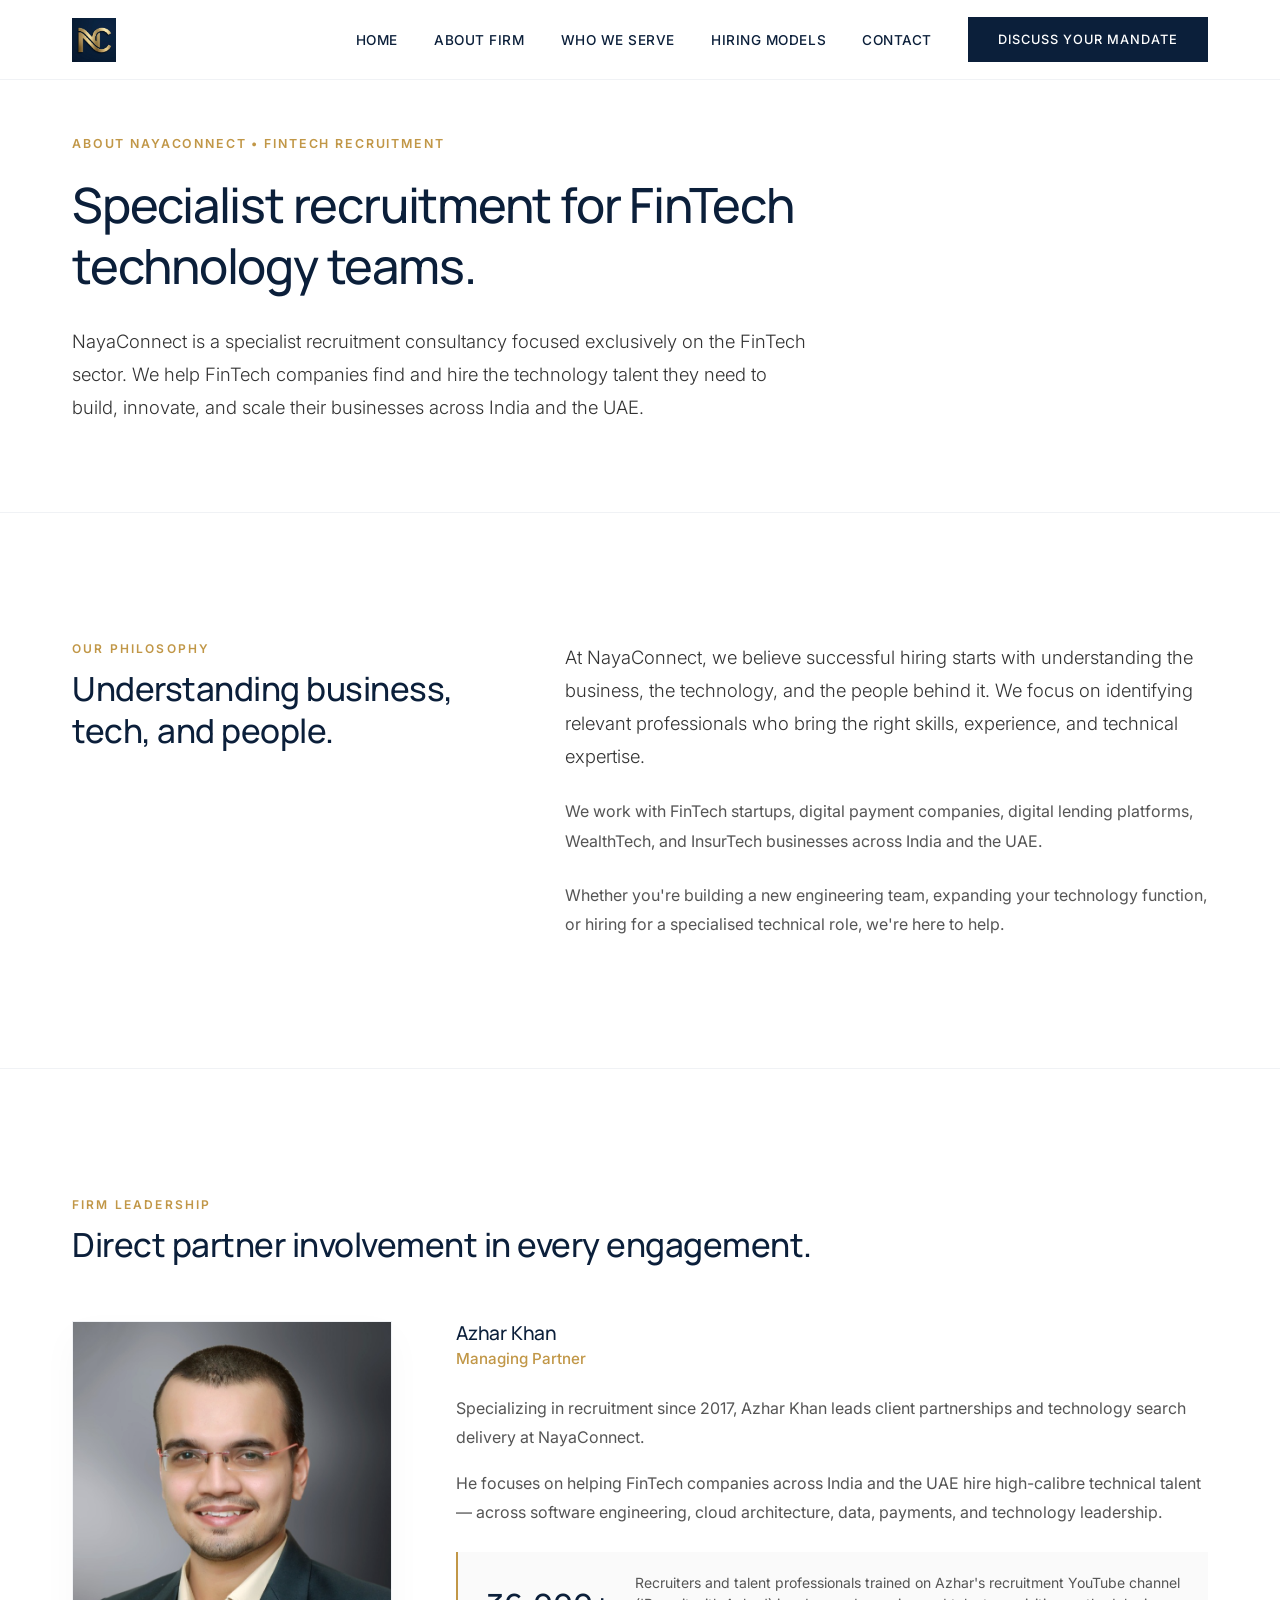
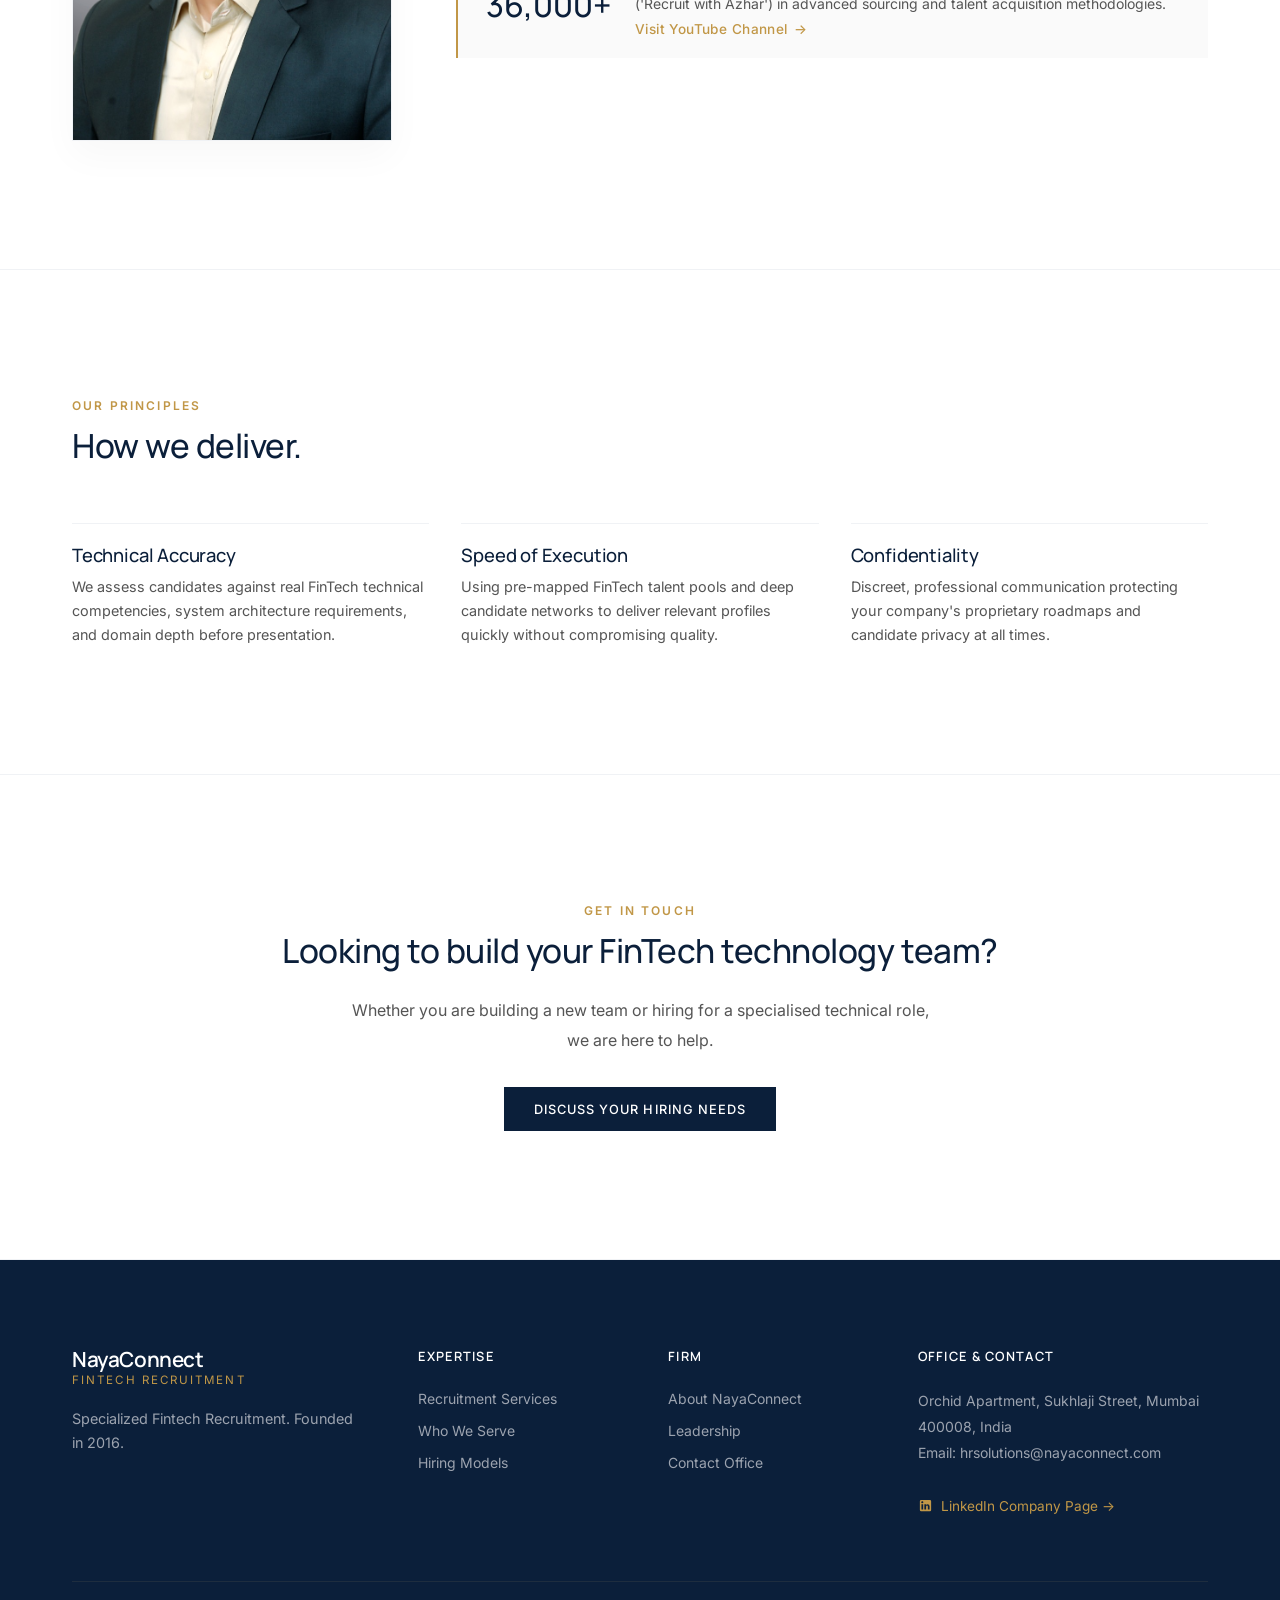
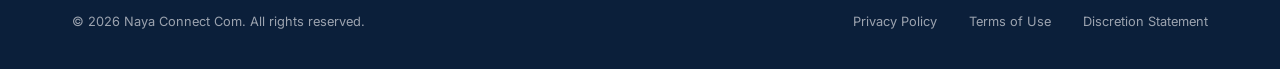
==== commit 5ad9b64d: "Align site copy directly with LinkedIn company overview: clear, direct, and focused on FinTech tech " ====
--- a/about.html
+++ b/about.html
@@ -143,9 +143,9 @@
   <section class="hero subpage-hero" id="about-hero">
     <div class="container">
       <div class="hero-content fade-in-up">
-        <span class="hero-tagline">Firm Profile & Leadership</span>
-        <h1 class="hero-title">Intellect, discretion, and market precision.</h1>
-        <p class="lead hero-desc">Founded in 2016 and based in Mumbai, NayaConnect is a specialized recruitment firm focused exclusively on FinTech talent acquisition across India, the Middle East, and international markets.</p>
+        <span class="hero-tagline">About NayaConnect &bull; FinTech Recruitment</span>
+        <h1 class="hero-title">Specialist recruitment for FinTech technology teams.</h1>
+        <p class="lead hero-desc">NayaConnect is a specialist recruitment consultancy focused exclusively on the FinTech sector. We help FinTech companies find and hire the technology talent they need to build, innovate, and scale their businesses across India and the UAE.</p>
       </div>
     </div>
   </section>
@@ -155,13 +155,13 @@
     <div class="container">
       <div class="philosophy-grid">
         <div class="fade-in-up">
-          <span class="section-label">Firm Purpose</span>
-          <h2 class="section-title">Built exclusively for FinTech.</h2>
+          <span class="section-label">Our Philosophy</span>
+          <h2 class="section-title">Understanding business, tech, and people.</h2>
         </div>
         <div class="philosophy-desc fade-in-up delay-1">
-          <p class="lead">We believe recruitment is a strategic partnership that directly shapes organizational performance, technical velocity, and market reputation.</p>
-          <p>FinTech is a hyper-dynamic ecosystem governed by continuous technical innovation, regulatory evolution, and aggressive scale demands. Finding leaders who combine engineering mastery, product intuition, and regulatory acumen requires a deliberate, research-driven approach.</p>
-          <p>As a boutique firm, we do not delegate mandates to junior teams. Every search engagement receives senior partner oversight, ensuring absolute confidentiality, speed of execution, and uncompromised candidate quality.</p>
+          <p class="lead">At NayaConnect, we believe successful hiring starts with understanding the business, the technology, and the people behind it. We focus on identifying relevant professionals who bring the right skills, experience, and technical expertise.</p>
+          <p>We work with FinTech startups, digital payment companies, digital lending platforms, WealthTech, and InsurTech businesses across India and the UAE.</p>
+          <p>Whether you're building a new engineering team, expanding your technology function, or hiring for a specialised technical role, we're here to help.</p>
         </div>
       </div>
     </div>
@@ -189,16 +189,16 @@
           <h3>Azhar Khan</h3>
           <p style="color: var(--color-accent); font-weight: 500; font-size: 0.95rem; margin-bottom: 1.25rem;">Managing Partner</p>
           
-          <p>Specializing in recruitment since 2017, Azhar Khan leads client acquisition, client relationships, and search delivery at NayaConnect.</p>
-          <p style="margin-top: 1rem;">With a track record of building long-term talent partnerships for venture-backed scaleups and digital finance platforms, Azhar combines rigorous executive research with deep candidate relationships across Payments, Neobanking, LendingTech, WealthTech, InsurTech, RegTech, and Financial SaaS.</p>
+          <p>Specializing in recruitment since 2017, Azhar Khan leads client partnerships and technology search delivery at NayaConnect.</p>
+          <p style="margin-top: 1rem;">He focuses on helping FinTech companies across India and the UAE hire high-calibre technical talent — across software engineering, cloud architecture, data, payments, and technology leadership.</p>
 
           <div class="stats-callout">
             <div>
               <span class="stats-num">36,000+</span>
             </div>
             <div>
-              <span class="stats-label">Subscribers on Azhar's recruitment education YouTube channel, where he trains talent teams and recruiters in advanced sourcing methodologies.</span>
-              <a href="https://www.youtube.com/c/recruitwithazhar" target="_blank" rel="noopener" class="btn-text" style="display: inline-flex; margin-top: 0.5rem; font-size: 0.85rem;">Explore YouTube Masterclasses</a>
+              <span class="stats-label">Recruiters and talent professionals trained on Azhar's recruitment YouTube channel ('Recruit with Azhar') in advanced sourcing and talent acquisition methodologies.</span>
+              <a href="https://www.youtube.com/c/recruitwithazhar" target="_blank" rel="noopener" class="btn-text" style="display: inline-flex; margin-top: 0.5rem; font-size: 0.85rem;">Visit YouTube Channel</a>
             </div>
           </div>
         </div>
@@ -211,21 +211,21 @@
     <div class="container">
       <div class="section-header fade-in-up">
         <span class="section-label">Our Principles</span>
-        <h2 class="section-title">The pillars of our search execution.</h2>
+        <h2 class="section-title">How we deliver.</h2>
       </div>
 
       <div class="roles-grid fade-in-up delay-1">
         <div class="role-item">
+          <h3 class="role-title">Technical Accuracy</h3>
+          <p class="role-desc">We assess candidates against real FinTech technical competencies, system architecture requirements, and domain depth before presentation.</p>
+        </div>
+        <div class="role-item">
+          <h3 class="role-title">Speed of Execution</h3>
+          <p class="role-desc">Using pre-mapped FinTech talent pools and deep candidate networks to deliver relevant profiles quickly without compromising quality.</p>
+        </div>
+        <div class="role-item">
           <h3 class="role-title">Confidentiality</h3>
-          <p class="role-desc">Every engagement is managed under strict non-disclosure terms, safeguarding client reputation and candidate privacy at every stage.</p>
-        </div>
-        <div class="role-item">
-          <h3 class="role-title">Speed</h3>
-          <p class="role-desc">Combining structured research, active candidate referrals, and mapped talent pools to present qualified candidates without delay.</p>
-        </div>
-        <div class="role-item">
-          <h3 class="role-title">Quality</h3>
-          <p class="role-desc">Conducting multi-stage assessments evaluating technical competence, leadership capability, risk awareness, and cultural alignment.</p>
+          <p class="role-desc">Discreet, professional communication protecting your company's proprietary roadmaps and candidate privacy at all times.</p>
         </div>
       </div>
     </div>
@@ -234,10 +234,10 @@
   <!-- Contact CTA -->
   <section class="section-padding text-center">
     <div class="container fade-in-up">
-      <span class="section-label">Partner With Us</span>
-      <h2 style="margin-bottom: 1.5rem;">Discuss your hiring requirements.</h2>
-      <p style="max-width: 600px; margin: 0 auto 2rem auto;">Initiate a confidential discussion with our partners to explore your leadership hiring or talent search needs.</p>
-      <a href="contact.html" class="btn btn-primary">Schedule Consultation</a>
+      <span class="section-label">Get In Touch</span>
+      <h2 style="margin-bottom: 1.5rem;">Looking to build your FinTech technology team?</h2>
+      <p style="max-width: 600px; margin: 0 auto 2rem auto;">Whether you are building a new team or hiring for a specialised technical role, we are here to help.</p>
+      <a href="contact.html" class="btn btn-primary">Discuss Your Hiring Needs</a>
     </div>
   </section>
 
@@ -325,7 +325,7 @@
       </div>
       <div class="form-group">
         <label for="modal-message" class="form-label">Mandate Outline</label>
-        <textarea id="modal-message" name="message" class="form-control" placeholder="Describe the leadership search mandate or advisory request..." required></textarea>
+        <textarea id="modal-message" name="message" class="form-control" placeholder="Describe the FinTech role, hiring mandate, or talent requirements across any level..." required></textarea>
       </div>
       <button type="submit" class="btn btn-primary" style="width: 100%; border: none;">Submit Confidential Inquiry</button>
       <p class="privacy-notice">&bull; All communications are protected under partner-level confidentiality.</p>
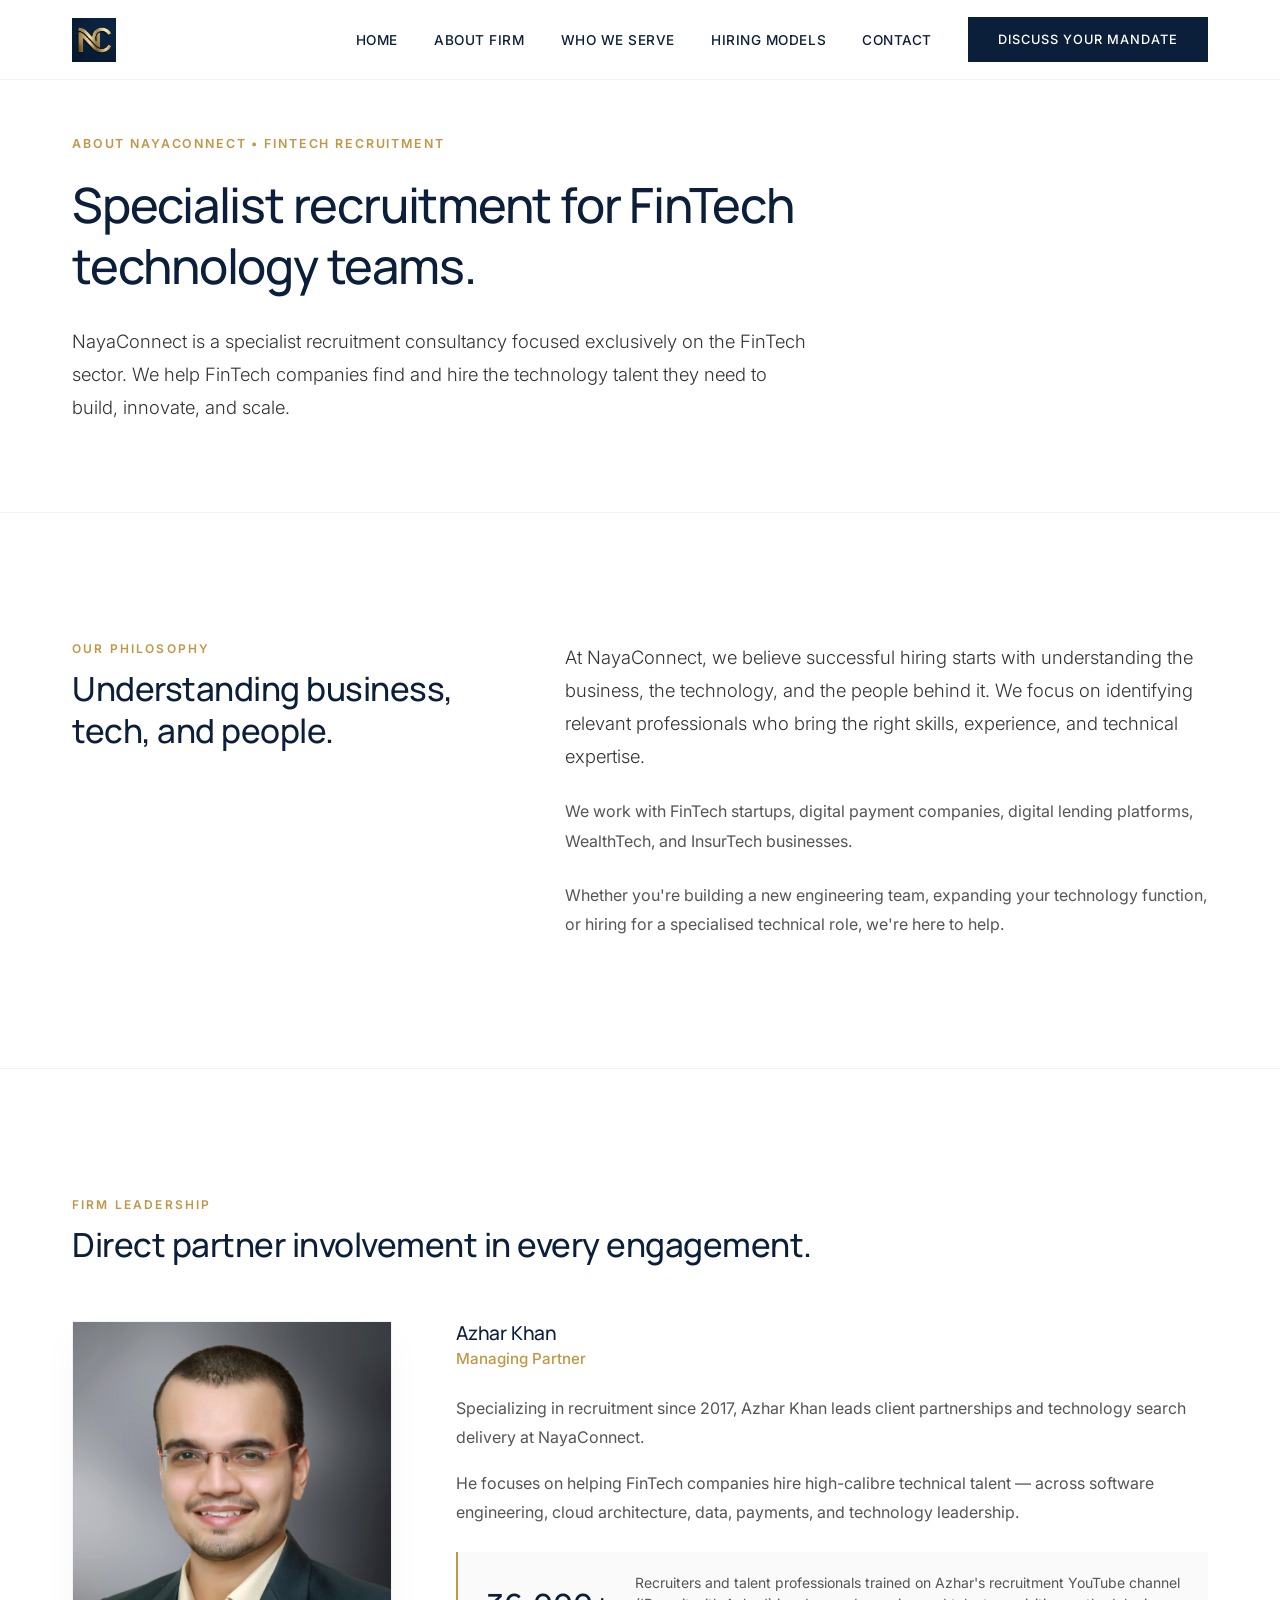
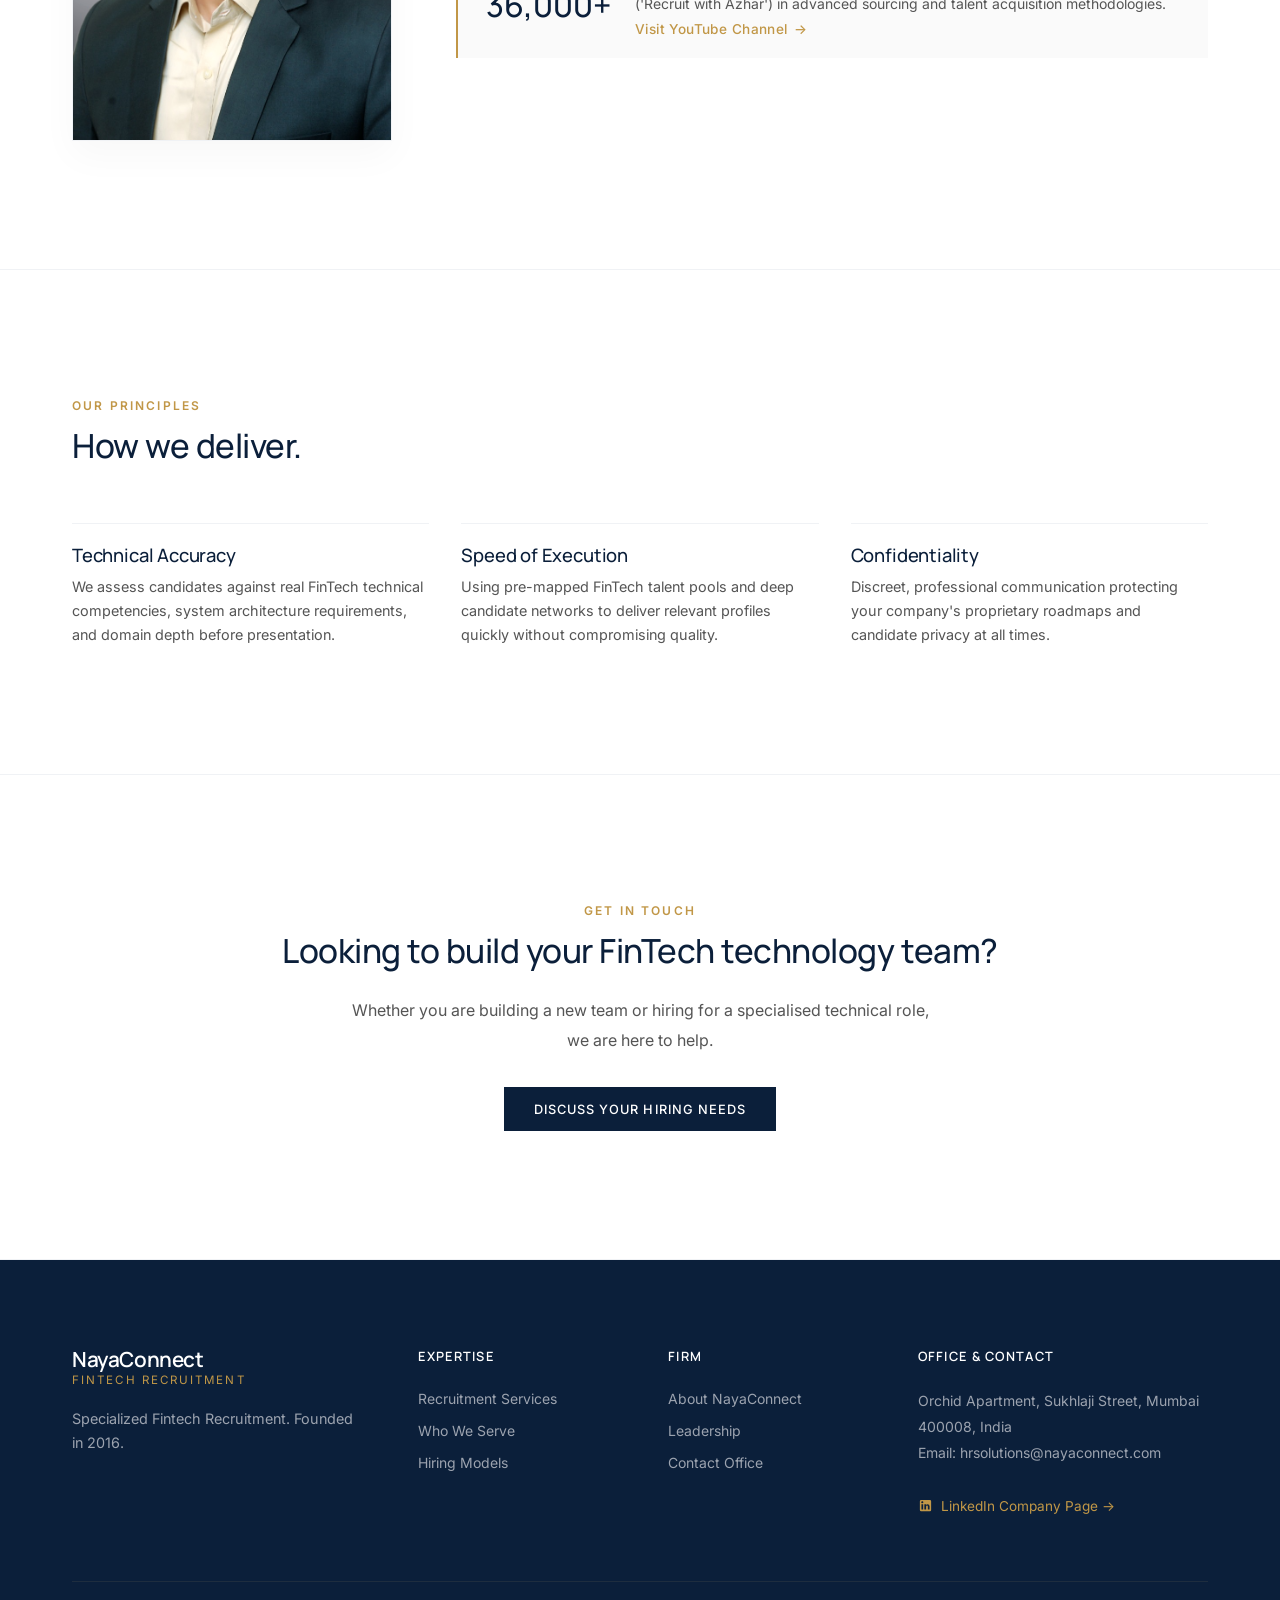
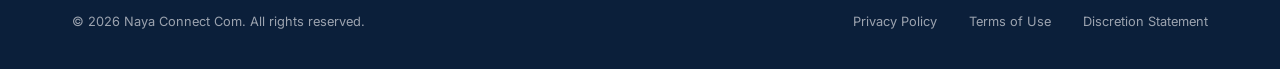
==== commit 90ca2fcf: "Remove geographic positioning (India, UAE, Middle East, worldwide) from copy and metadata while reta" ====
--- a/about.html
+++ b/about.html
@@ -8,7 +8,7 @@
   
   <!-- OpenGraph Metadata -->
   <meta property="og:title" content="About NayaConnect | Fintech Recruitment">
-  <meta property="og:description" content="Specialized FinTech recruitment firm across India and the Middle East. Founded 2016 in Mumbai. Managing Partner: Azhar Khan.">
+  <meta property="og:description" content="Specialized FinTech recruitment firm. Founded 2016 in Mumbai. Managing Partner: Azhar Khan.">
   <meta property="og:image" content="assets/logo.png">
   <meta property="og:type" content="website">
 
@@ -36,7 +36,7 @@
       "addressCountry": "IN"
     },
     "email": "hrsolutions@nayaconnect.com",
-    "description": "Specialized recruitment firm focused exclusively on FinTech across India, the Middle East, and international markets."
+    "description": "Specialist recruitment consultancy focused exclusively on the FinTech sector."
   }
   </script>
 
@@ -145,7 +145,7 @@
       <div class="hero-content fade-in-up">
         <span class="hero-tagline">About NayaConnect &bull; FinTech Recruitment</span>
         <h1 class="hero-title">Specialist recruitment for FinTech technology teams.</h1>
-        <p class="lead hero-desc">NayaConnect is a specialist recruitment consultancy focused exclusively on the FinTech sector. We help FinTech companies find and hire the technology talent they need to build, innovate, and scale their businesses across India and the UAE.</p>
+        <p class="lead hero-desc">NayaConnect is a specialist recruitment consultancy focused exclusively on the FinTech sector. We help FinTech companies find and hire the technology talent they need to build, innovate, and scale.</p>
       </div>
     </div>
   </section>
@@ -160,7 +160,7 @@
         </div>
         <div class="philosophy-desc fade-in-up delay-1">
           <p class="lead">At NayaConnect, we believe successful hiring starts with understanding the business, the technology, and the people behind it. We focus on identifying relevant professionals who bring the right skills, experience, and technical expertise.</p>
-          <p>We work with FinTech startups, digital payment companies, digital lending platforms, WealthTech, and InsurTech businesses across India and the UAE.</p>
+          <p>We work with FinTech startups, digital payment companies, digital lending platforms, WealthTech, and InsurTech businesses.</p>
           <p>Whether you're building a new engineering team, expanding your technology function, or hiring for a specialised technical role, we're here to help.</p>
         </div>
       </div>
@@ -190,7 +190,7 @@
           <p style="color: var(--color-accent); font-weight: 500; font-size: 0.95rem; margin-bottom: 1.25rem;">Managing Partner</p>
           
           <p>Specializing in recruitment since 2017, Azhar Khan leads client partnerships and technology search delivery at NayaConnect.</p>
-          <p style="margin-top: 1rem;">He focuses on helping FinTech companies across India and the UAE hire high-calibre technical talent — across software engineering, cloud architecture, data, payments, and technology leadership.</p>
+          <p style="margin-top: 1rem;">He focuses on helping FinTech companies hire high-calibre technical talent — across software engineering, cloud architecture, data, payments, and technology leadership.</p>
 
           <div class="stats-callout">
             <div>
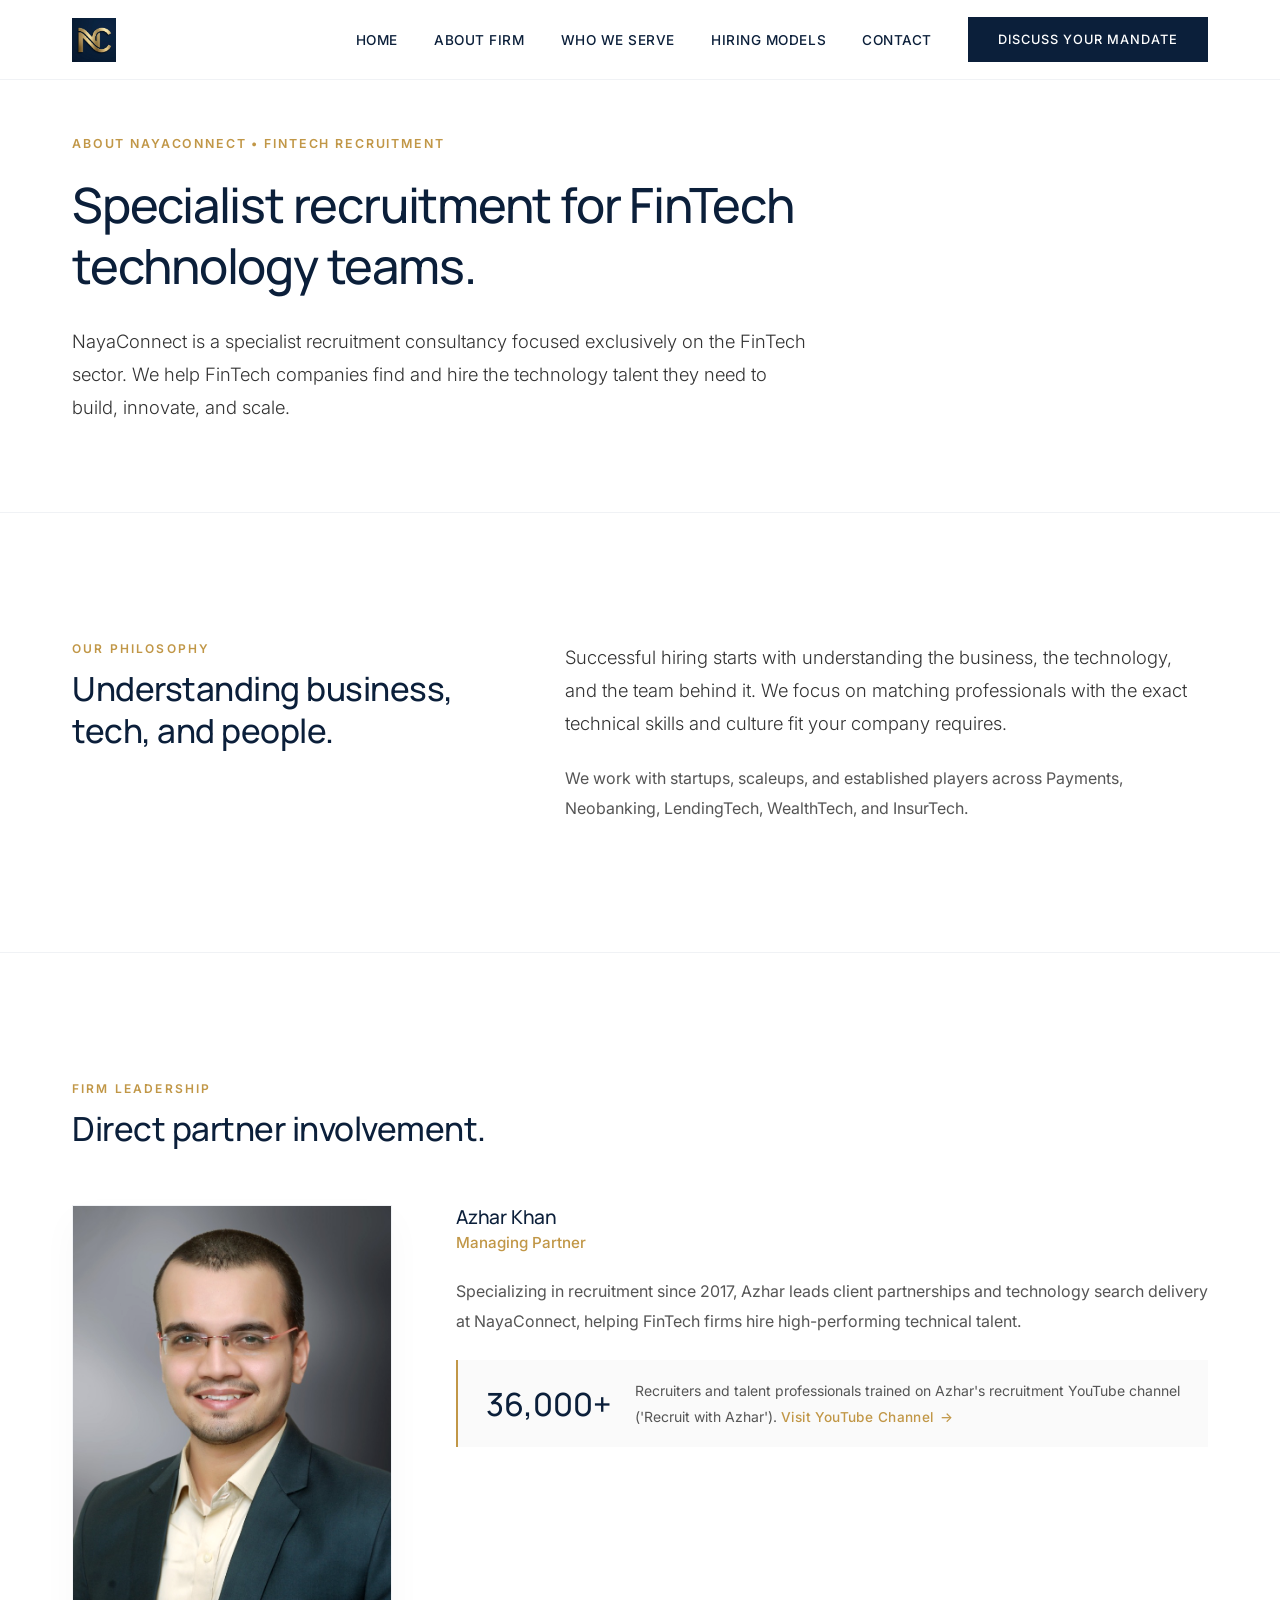
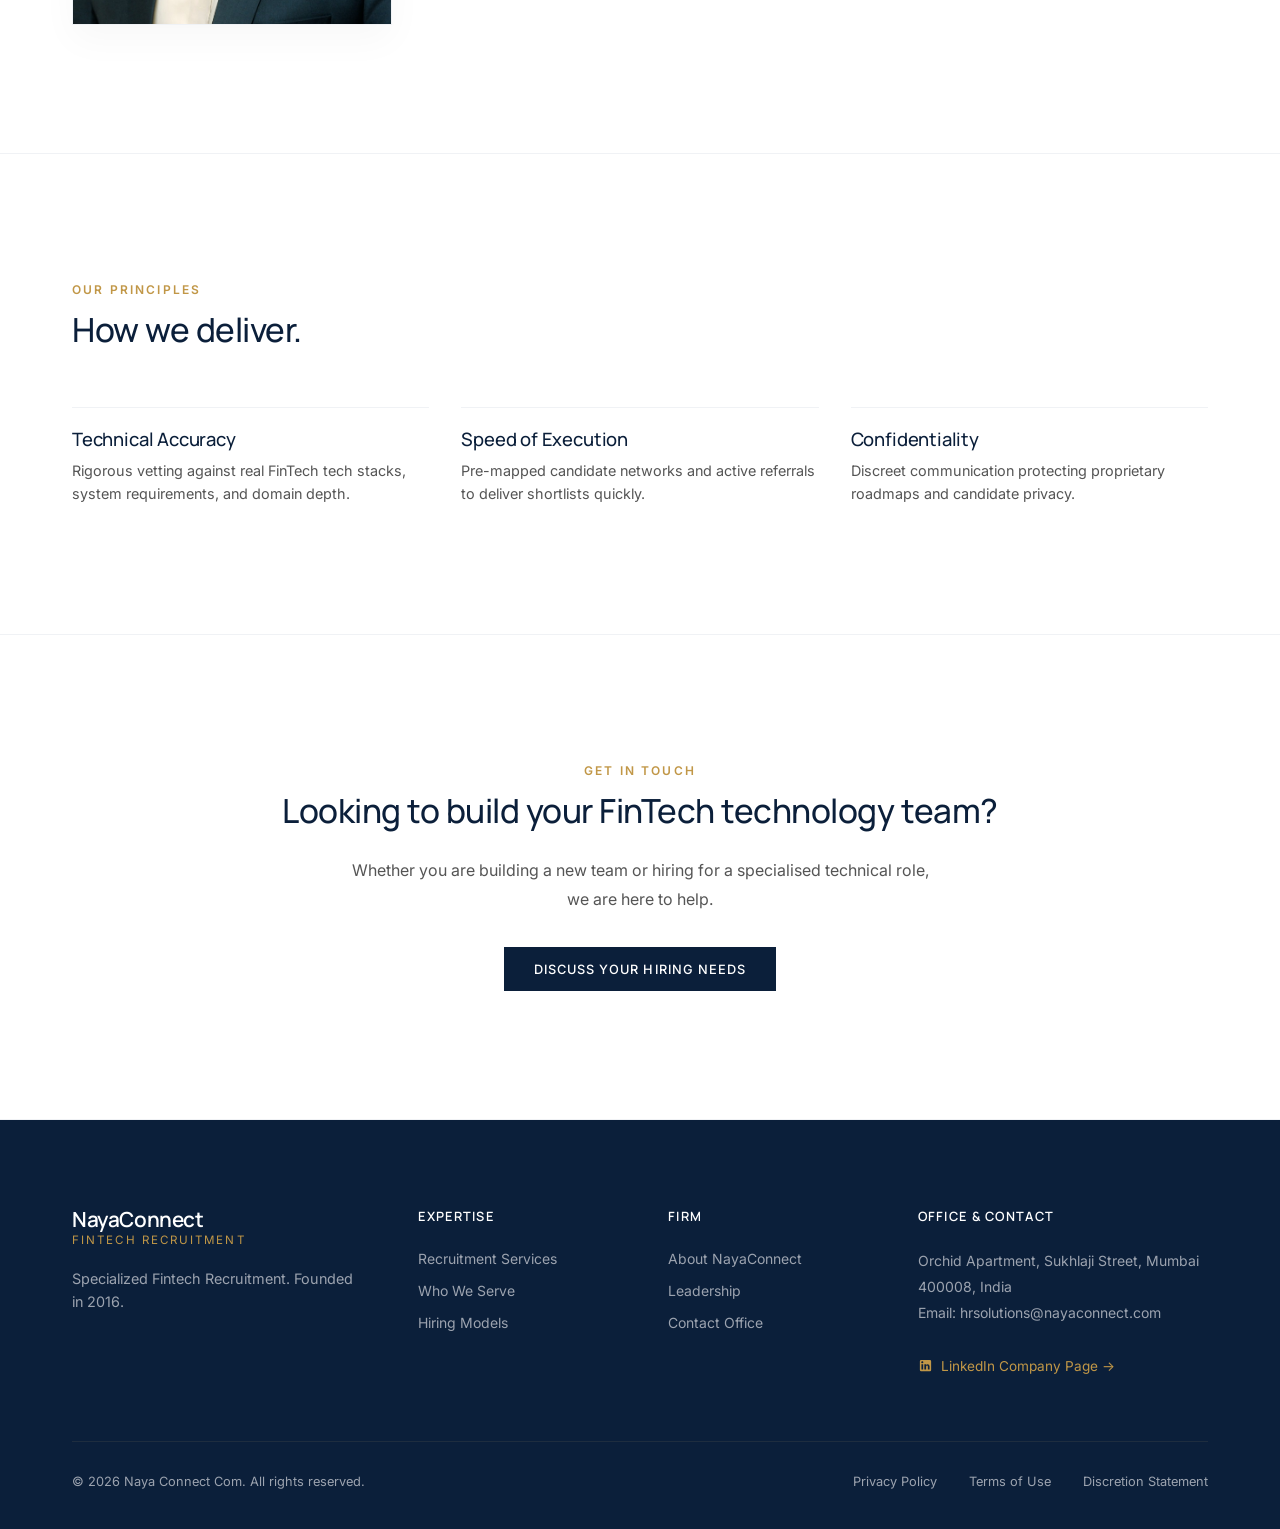
==== commit d20c978c: "Streamline and minimize verbose explanations across index, about, industries, and executive-search w" ====
--- a/about.html
+++ b/about.html
@@ -159,9 +159,8 @@
           <h2 class="section-title">Understanding business, tech, and people.</h2>
         </div>
         <div class="philosophy-desc fade-in-up delay-1">
-          <p class="lead">At NayaConnect, we believe successful hiring starts with understanding the business, the technology, and the people behind it. We focus on identifying relevant professionals who bring the right skills, experience, and technical expertise.</p>
-          <p>We work with FinTech startups, digital payment companies, digital lending platforms, WealthTech, and InsurTech businesses.</p>
-          <p>Whether you're building a new engineering team, expanding your technology function, or hiring for a specialised technical role, we're here to help.</p>
+          <p class="lead">Successful hiring starts with understanding the business, the technology, and the team behind it. We focus on matching professionals with the exact technical skills and culture fit your company requires.</p>
+          <p>We work with startups, scaleups, and established players across Payments, Neobanking, LendingTech, WealthTech, and InsurTech.</p>
         </div>
       </div>
     </div>
@@ -172,7 +171,7 @@
     <div class="container">
       <div class="section-header fade-in-up">
         <span class="section-label">Firm Leadership</span>
-        <h2 class="section-title">Direct partner involvement in every engagement.</h2>
+        <h2 class="section-title">Direct partner involvement.</h2>
       </div>
 
       <div class="leader-profile-grid fade-in-up delay-1">
@@ -189,15 +188,14 @@
           <h3>Azhar Khan</h3>
           <p style="color: var(--color-accent); font-weight: 500; font-size: 0.95rem; margin-bottom: 1.25rem;">Managing Partner</p>
           
-          <p>Specializing in recruitment since 2017, Azhar Khan leads client partnerships and technology search delivery at NayaConnect.</p>
-          <p style="margin-top: 1rem;">He focuses on helping FinTech companies hire high-calibre technical talent — across software engineering, cloud architecture, data, payments, and technology leadership.</p>
+          <p>Specializing in recruitment since 2017, Azhar leads client partnerships and technology search delivery at NayaConnect, helping FinTech firms hire high-performing technical talent.</p>
 
           <div class="stats-callout">
             <div>
               <span class="stats-num">36,000+</span>
             </div>
             <div>
-              <span class="stats-label">Recruiters and talent professionals trained on Azhar's recruitment YouTube channel ('Recruit with Azhar') in advanced sourcing and talent acquisition methodologies.</span>
+              <span class="stats-label">Recruiters and talent professionals trained on Azhar's recruitment YouTube channel ('Recruit with Azhar').</span>
               <a href="https://www.youtube.com/c/recruitwithazhar" target="_blank" rel="noopener" class="btn-text" style="display: inline-flex; margin-top: 0.5rem; font-size: 0.85rem;">Visit YouTube Channel</a>
             </div>
           </div>
@@ -217,15 +215,15 @@
       <div class="roles-grid fade-in-up delay-1">
         <div class="role-item">
           <h3 class="role-title">Technical Accuracy</h3>
-          <p class="role-desc">We assess candidates against real FinTech technical competencies, system architecture requirements, and domain depth before presentation.</p>
+          <p class="role-desc">Rigorous vetting against real FinTech tech stacks, system requirements, and domain depth.</p>
         </div>
         <div class="role-item">
           <h3 class="role-title">Speed of Execution</h3>
-          <p class="role-desc">Using pre-mapped FinTech talent pools and deep candidate networks to deliver relevant profiles quickly without compromising quality.</p>
+          <p class="role-desc">Pre-mapped candidate networks and active referrals to deliver shortlists quickly.</p>
         </div>
         <div class="role-item">
           <h3 class="role-title">Confidentiality</h3>
-          <p class="role-desc">Discreet, professional communication protecting your company's proprietary roadmaps and candidate privacy at all times.</p>
+          <p class="role-desc">Discreet communication protecting proprietary roadmaps and candidate privacy.</p>
         </div>
       </div>
     </div>
